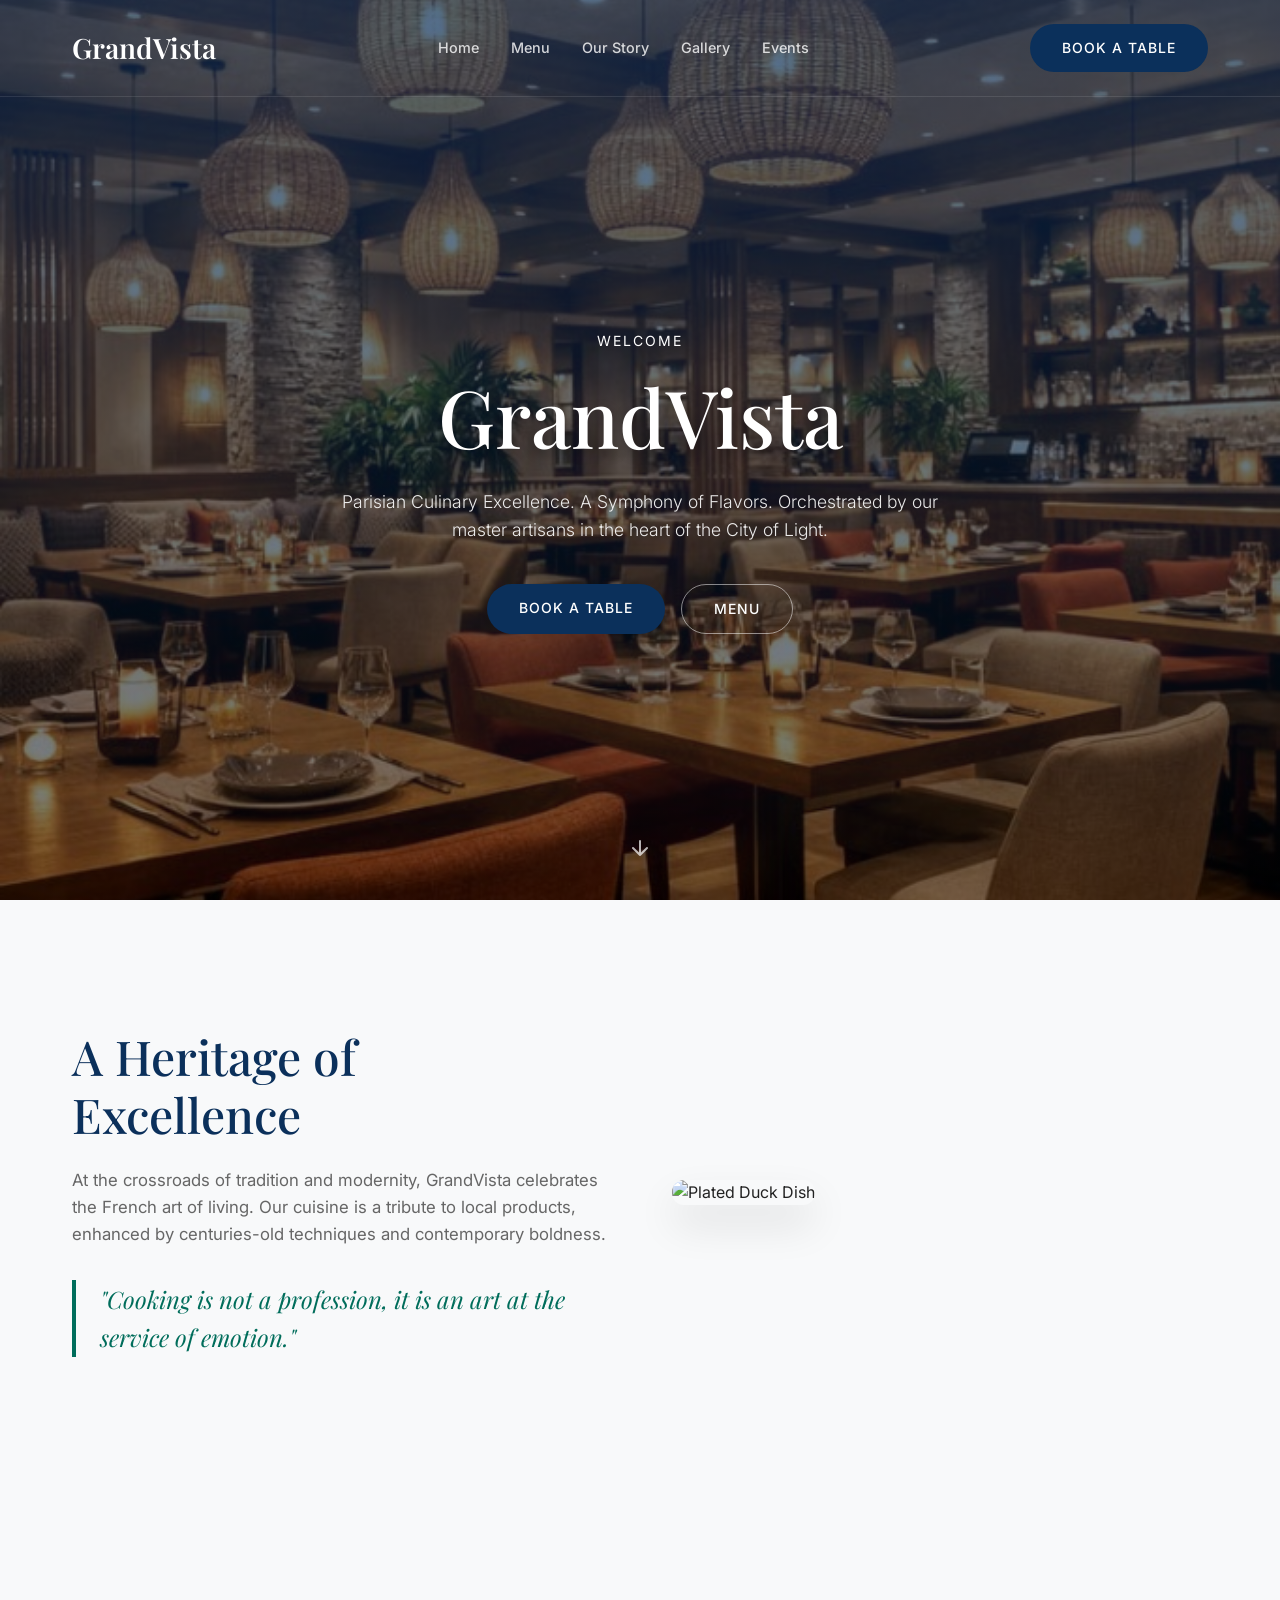
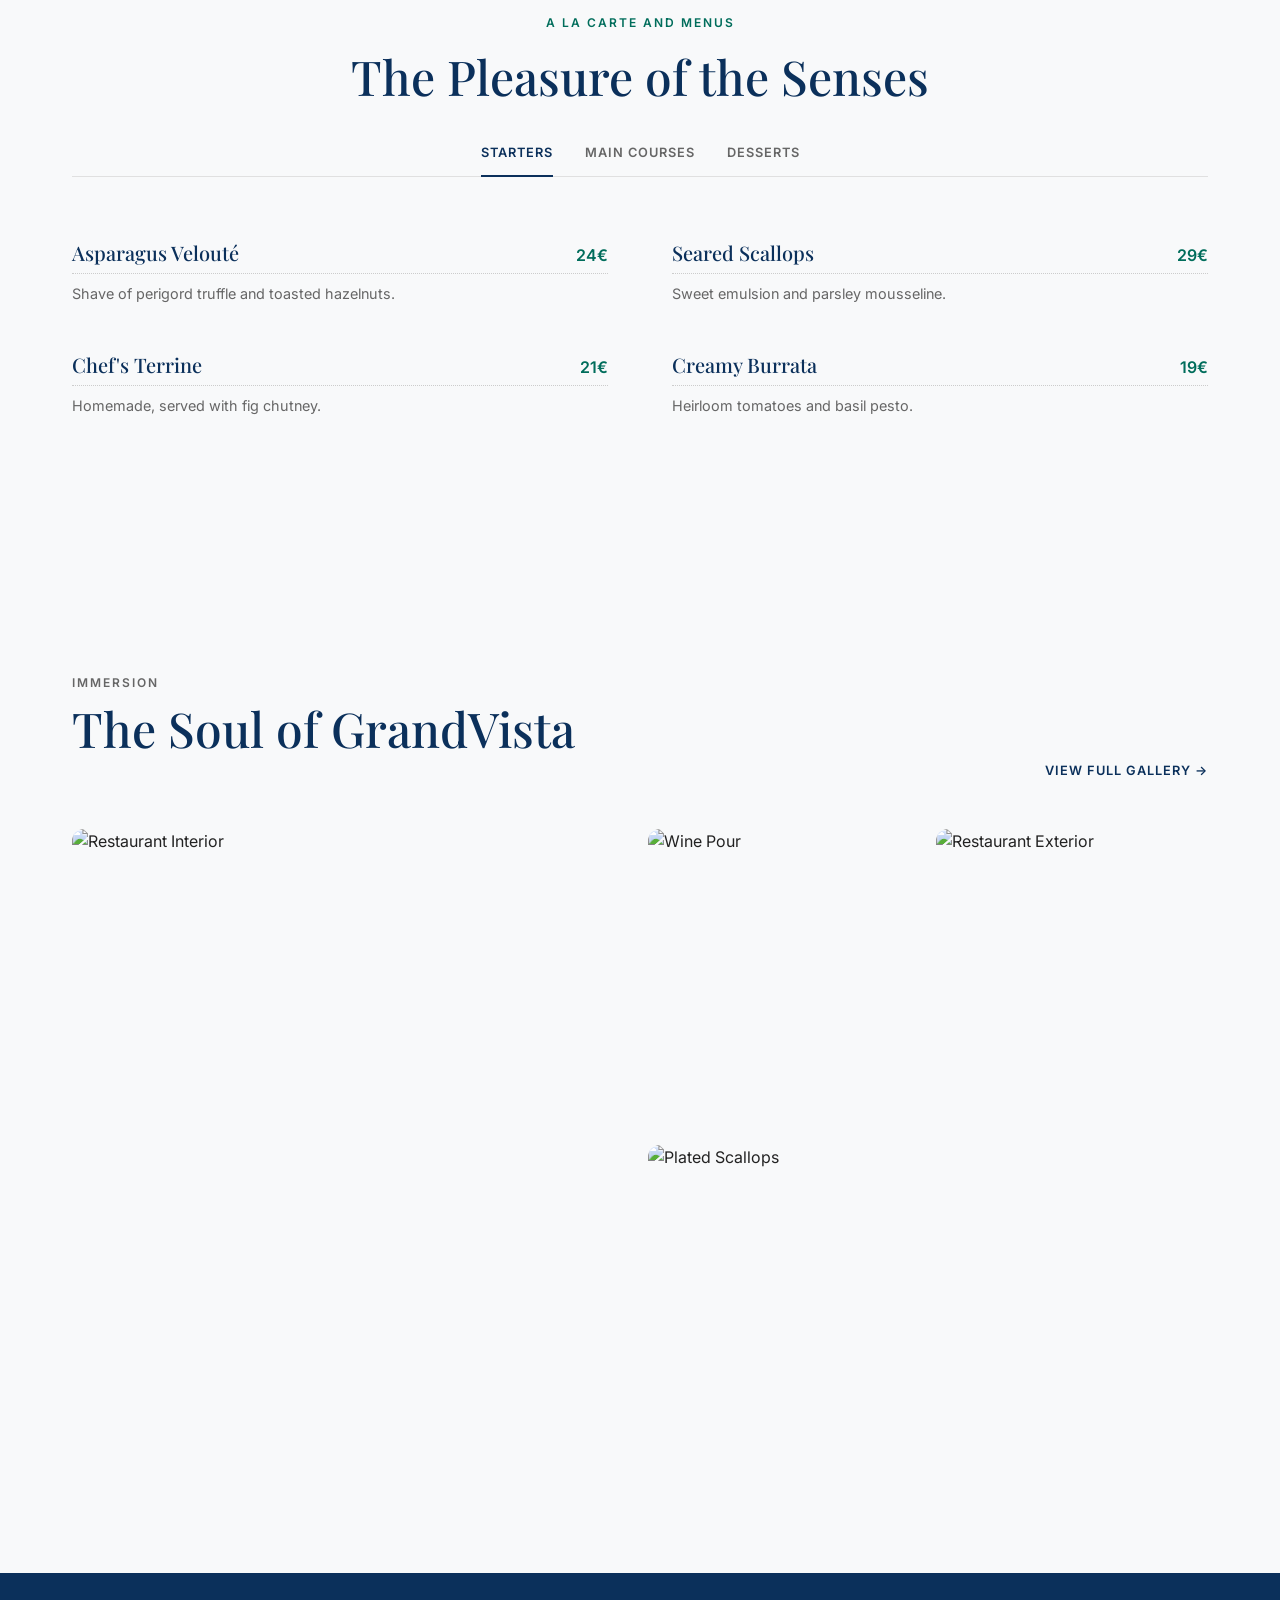
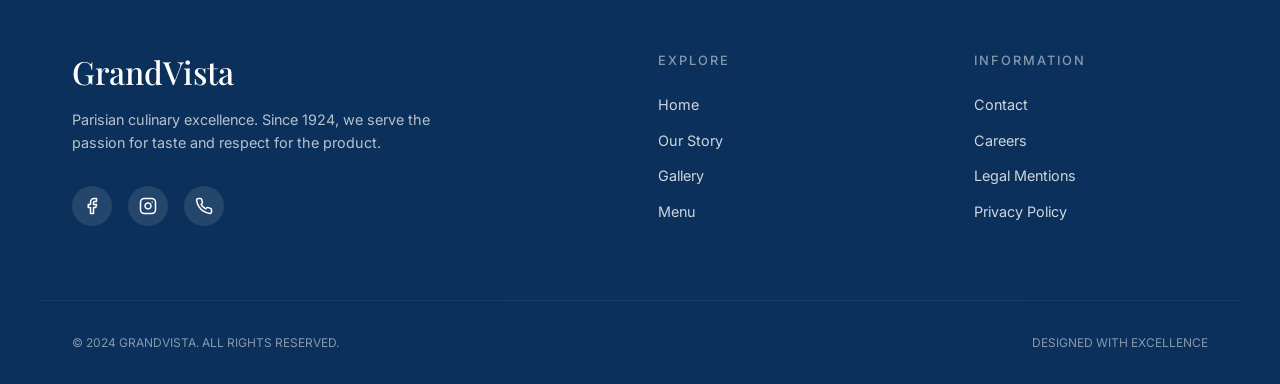
==== restarant/index.html @ 8e077f09 "Add files via upload" ====
<!DOCTYPE html>
<html lang="en">
<head>
    <meta charset="UTF-8">
    <meta name="viewport" content="width=device-width, initial-scale=1.0">
    <title>GrandVista - Parisian Culinary Excellence</title>
    <meta name="description" content="GrandVista celebrates the French art of living with centuries-old techniques and contemporary boldness.">
    <link rel="preconnect" href="https://fonts.googleapis.com">
    <link rel="preconnect" href="https://fonts.gstatic.com" crossorigin>
    <link href="https://fonts.googleapis.com/css2?family=Inter:wght@300;400;500;600&family=Playfair+Display:ital,wght@0,400;0,500;0,600;0,700;1,400;1,500&display=swap" rel="stylesheet">
    <link rel="stylesheet" href="style.css">
</head>
<body>
    <!-- Header -->
    <header class="header">
        <div class="container header-container">
            <a href="#" class="logo">GrandVista</a>
            <nav class="main-nav">
                <a href="index.html">Home</a>
                <a href="menu.html">Menu</a>
                <a href="story.html">Our Story</a>
                <a href="gallery.html">Gallery</a>
                <a href="events.html">Events</a>
            </nav>
            <a href="reservation.html" class="btn btn-primary">Book A Table</a>
        </div>
    </header>

    <!-- Hero Section -->
    <section class="hero">
        <div class="hero-overlay"></div>
        <div class="container hero-content">
            <span class="subtitle">WELCOME</span>
            <h1 class="hero-title">GrandVista</h1>
            <p class="hero-desc">Parisian Culinary Excellence. A Symphony of Flavors. Orchestrated by our master artisans in the heart of the City of Light.</p>
            <div class="hero-buttons">
                <a href="reservation.html" class="btn btn-primary">BOOK A TABLE</a>
                <a href="menu.html" class="btn btn-outline">MENU</a>
            </div>
        </div>
        <div class="scroll-indicator">
            <svg width="24" height="24" viewBox="0 0 24 24" fill="none" stroke="currentColor" stroke-width="2" stroke-linecap="round" stroke-linejoin="round"><path d="M12 5v14M19 12l-7 7-7-7"/></svg>
        </div>
    </section>

    <!-- About Section -->
    <section id="story" class="about">
        <div class="container about-container">
            <div class="about-text">
                <h2 class="section-title">A Heritage of<br>Excellence</h2>
                <p>At the crossroads of tradition and modernity, GrandVista celebrates the French art of living. Our cuisine is a tribute to local products, enhanced by centuries-old techniques and contemporary boldness.</p>
                <blockquote class="about-quote">
                    "Cooking is not a profession, it is an art at the service of emotion."
                </blockquote>
            </div>
            <div class="about-image">
                <img src="https://images.unsplash.com/photo-1544025162-d76694265947?q=80&w=2069&auto=format&fit=crop" alt="Plated Duck Dish">
            </div>
        </div>
    </section>

    <!-- Menu Section -->
    <section id="menu" class="menu">
        <div class="container">
            <div class="menu-header">
                <span class="subtitle-green">A LA CARTE AND MENUS</span>
                <h2 class="section-title-center">The Pleasure of the Senses</h2>
            </div>
            
            <div class="menu-tabs">
                <button class="tab-btn active" data-target="starters">STARTERS</button>
                <button class="tab-btn" data-target="mains">MAIN COURSES</button>
                <button class="tab-btn" data-target="desserts">DESSERTS</button>
            </div>

            <div class="menu-content active" id="starters">
                <div class="menu-grid">
                    <div class="menu-item">
                        <div class="menu-item-header">
                            <h3 class="menu-item-title">Asparagus Velouté</h3>
                            <span class="menu-item-price">24€</span>
                        </div>
                        <p class="menu-item-desc">Shave of perigord truffle and toasted hazelnuts.</p>
                    </div>
                    <div class="menu-item">
                        <div class="menu-item-header">
                            <h3 class="menu-item-title">Seared Scallops</h3>
                            <span class="menu-item-price">29€</span>
                        </div>
                        <p class="menu-item-desc">Sweet emulsion and parsley mousseline.</p>
                    </div>
                    <div class="menu-item">
                        <div class="menu-item-header">
                            <h3 class="menu-item-title">Chef's Terrine</h3>
                            <span class="menu-item-price">21€</span>
                        </div>
                        <p class="menu-item-desc">Homemade, served with fig chutney.</p>
                    </div>
                    <div class="menu-item">
                        <div class="menu-item-header">
                            <h3 class="menu-item-title">Creamy Burrata</h3>
                            <span class="menu-item-price">19€</span>
                        </div>
                        <p class="menu-item-desc">Heirloom tomatoes and basil pesto.</p>
                    </div>
                </div>
            </div>
            <!-- Additional tabs content can be easily added here -->
        </div>
    </section>



    <!-- Gallery Section -->
    <section id="gallery" class="gallery">
        <div class="container">
            <div class="gallery-header">
                <div>
                    <span class="subtitle-dark">IMMERSION</span>
                    <h2 class="section-title">The Soul of GrandVista</h2>
                </div>
                <a href="#" class="view-all">VIEW FULL GALLERY &rarr;</a>
            </div>
            
            <div class="gallery-grid">
                <div class="gallery-item item-main">
                    <img src="https://images.unsplash.com/photo-1514933651103-005eec06c04b?q=80&w=1934&auto=format&fit=crop" alt="Restaurant Interior">
                </div>
                <div class="gallery-item item-top-right-1">
                    <img src="https://images.unsplash.com/photo-1506377247377-2a5b3b417ebb?q=80&w=2070&auto=format&fit=crop" alt="Wine Pour">
                </div>
                <div class="gallery-item item-top-right-2">
                    <img src="https://images.unsplash.com/photo-1555396273-367ea4eb4db5?q=80&w=1974&auto=format&fit=crop" alt="Restaurant Exterior">
                </div>
                <div class="gallery-item item-bottom-right">
                    <img src="https://images.unsplash.com/photo-1550966871-3ed3cdb5ed0c?q=80&w=2070&auto=format&fit=crop" alt="Plated Scallops">
                </div>
            </div>
        </div>
    </section>

    <!-- Footer -->
    <footer class="footer">
        <div class="container footer-container">
            <div class="footer-brand">
                <h3 class="footer-logo">GrandVista</h3>
                <p>Parisian culinary excellence. Since 1924, we serve the passion for taste and respect for the product.</p>
                <div class="social-icons">
                    <a href="#"><svg viewBox="0 0 24 24" fill="none" stroke="currentColor" stroke-width="2" stroke-linecap="round" stroke-linejoin="round"><path d="M18 2h-3a5 5 0 0 0-5 5v3H7v4h3v8h4v-8h3l1-4h-4V7a1 1 0 0 1 1-1h3z"></path></svg></a>
                    <a href="#"><svg viewBox="0 0 24 24" fill="none" stroke="currentColor" stroke-width="2" stroke-linecap="round" stroke-linejoin="round"><rect x="2" y="2" width="20" height="20" rx="5" ry="5"></rect><path d="M16 11.37A4 4 0 1 1 12.63 8 4 4 0 0 1 16 11.37z"></path><line x1="17.5" y1="6.5" x2="17.51" y2="6.5"></line></svg></a>
                    <a href="#"><svg viewBox="0 0 24 24" fill="none" stroke="currentColor" stroke-width="2" stroke-linecap="round" stroke-linejoin="round"><path d="M22 16.92v3a2 2 0 0 1-2.18 2 19.79 19.79 0 0 1-8.63-3.07 19.5 19.5 0 0 1-6-6 19.79 19.79 0 0 1-3.07-8.67A2 2 0 0 1 4.11 2h3a2 2 0 0 1 2 1.72 12.84 12.84 0 0 0 .7 2.81 2 2 0 0 1-.45 2.11L8.09 9.91a16 16 0 0 0 6 6l1.27-1.27a2 2 0 0 1 2.11-.45 12.84 12.84 0 0 0 2.81.7A2 2 0 0 1 22 16.92z"></path></svg></a>
                </div>
            </div>
            
            <div class="footer-links">
                <div class="link-group">
                    <h4>EXPLORE</h4>
                    <a href="index.html">Home</a>
                    <a href="story.html">Our Story</a>
                    <a href="gallery.html">Gallery</a>
                    <a href="menu.html">Menu</a>
                </div>
                <div class="link-group">
                    <h4>INFORMATION</h4>
                    <a href="#">Contact</a>
                    <a href="#">Careers</a>
                    <a href="#">Legal Mentions</a>
                    <a href="#">Privacy Policy</a>
                </div>
            </div>
        </div>
        <div class="container footer-bottom">
            <p>&copy; 2024 GRANDVISTA. ALL RIGHTS RESERVED.</p>
            <p>DESIGNED WITH EXCELLENCE</p>
        </div>
    </footer>

    <script src="script.js"></script>
</body>
</html>
---- restarant/style.css ----
/* --- CSS Variables --- */
:root {
    --color-primary: #0b305b; /* Deep Blue */
    --color-primary-light: #164275;
    --color-secondary: #006d5b; /* Dark Teal/Green */
    --color-bg-light: #f8f9fa; /* Off-white / Cream */
    --color-text-dark: #222222;
    --color-text-light: #666666;
    --color-white: #ffffff;
    
    --font-heading: 'Playfair Display', serif;
    --font-body: 'Inter', sans-serif;
    
    --transition: all 0.3s ease;
}

/* --- Base Styles --- */
* {
    margin: 0;
    padding: 0;
    box-sizing: border-box;
}

html {
    scroll-behavior: smooth;
}

body {
    font-family: var(--font-body);
    color: var(--color-text-dark);
    line-height: 1.6;
    background-color: var(--color-white);
    overflow-x: hidden;
}

a {
    text-decoration: none;
    color: inherit;
    transition: var(--transition);
}

ul {
    list-style: none;
}

.container {
    max-width: 1200px;
    margin: 0 auto;
    padding: 0 2rem;
}

/* --- Typography --- */
h1, h2, h3, h4 {
    font-family: var(--font-heading);
    font-weight: 500;
    line-height: 1.2;
}

.section-title {
    font-size: 3rem;
    color: var(--color-primary);
    margin-bottom: 1.5rem;
}

.section-title-center {
    font-size: 3rem;
    color: var(--color-primary);
    margin-bottom: 1.5rem;
    text-align: center;
}

.section-title-white {
    font-size: 3rem;
    color: var(--color-white);
    margin-bottom: 0.5rem;
    text-align: center;
}

.subtitle {
    font-family: var(--font-body);
    font-size: 0.875rem;
    letter-spacing: 2px;
    text-transform: uppercase;
    color: var(--color-white);
    margin-bottom: 1rem;
    display: block;
}

.subtitle-green {
    font-family: var(--font-body);
    font-size: 0.75rem;
    letter-spacing: 2px;
    text-transform: uppercase;
    color: var(--color-secondary);
    margin-bottom: 1rem;
    display: block;
    text-align: center;
    font-weight: 600;
}

.subtitle-dark {
    font-family: var(--font-body);
    font-size: 0.75rem;
    letter-spacing: 2px;
    text-transform: uppercase;
    color: var(--color-text-light);
    margin-bottom: 0.5rem;
    display: block;
    font-weight: 600;
}

/* --- Buttons --- */
.btn {
    display: inline-block;
    padding: 0.8rem 2rem;
    border-radius: 50px;
    font-family: var(--font-body);
    font-size: 0.875rem;
    font-weight: 500;
    text-transform: uppercase;
    letter-spacing: 1px;
    cursor: pointer;
    transition: var(--transition);
    border: none;
    text-align: center;
}

.btn-primary {
    background-color: var(--color-primary);
    color: var(--color-white);
}

.btn-primary:hover {
    background-color: var(--color-primary-light);
    transform: translateY(-2px);
    box-shadow: 0 4px 12px rgba(11, 48, 91, 0.2);
}

.btn-outline {
    background-color: transparent;
    color: var(--color-white);
    border: 1px solid rgba(255, 255, 255, 0.5);
}

.btn-outline:hover {
    background-color: rgba(255, 255, 255, 0.1);
    border-color: var(--color-white);
}

.btn-submit {
    background-color: var(--color-secondary);
    color: var(--color-white);
    width: 100%;
    padding: 1rem;
    border-radius: 4px;
    margin-top: 1rem;
}

.btn-submit:hover {
    background-color: #005244;
}

/* --- Header --- */
.header {
    position: fixed;
    top: 0;
    left: 0;
    width: 100%;
    z-index: 100;
    padding: 1.5rem 0;
    background: transparent;
    border-bottom: 1px solid rgba(255,255,255,0.1);
}

.header-interior {
    background-color: var(--color-primary);
    padding: 1.5rem 0;
}

.header-container {
    display: flex;
    justify-content: space-between;
    align-items: center;
}

.logo {
    font-family: var(--font-heading);
    font-size: 1.75rem;
    color: var(--color-white);
    font-weight: 600;
}

.main-nav {
    display: flex;
    gap: 2rem;
}

.main-nav a {
    color: var(--color-white);
    font-size: 0.9rem;
    font-weight: 500;
    opacity: 0.8;
}

.main-nav a:hover {
    opacity: 1;
}

/* --- Hero Section --- */
.hero {
    position: relative;
    height: 100vh;
    min-height: 600px;
    display: flex;
    align-items: center;
    justify-content: center;
    text-align: center;
    background-image: url('hero_image.jpg');
    background-size: cover;
    background-position: center;
    color: var(--color-white);
}

.hero-overlay {
    position: absolute;
    top: 0;
    left: 0;
    width: 100%;
    height: 100%;
    background: linear-gradient(to bottom, rgba(11, 48, 91, 0.7), rgba(0, 0, 0, 0.5));
    z-index: 1;
}

.hero-content {
    position: relative;
    z-index: 2;
    max-width: 800px;
    padding-top: 4rem; /* offset for header */
}

.hero-title {
    font-size: 5rem;
    margin-bottom: 1.5rem;
    text-shadow: 0 4px 12px rgba(0,0,0,0.3);
}

.hero-desc {
    font-size: 1.1rem;
    font-weight: 300;
    opacity: 0.9;
    max-width: 600px;
    margin: 0 auto 2.5rem;
}

.hero-buttons {
    display: flex;
    justify-content: center;
    gap: 1rem;
}

.scroll-indicator {
    position: absolute;
    bottom: 2rem;
    left: 50%;
    transform: translateX(-50%);
    z-index: 2;
    opacity: 0.7;
    animation: bounce 2s infinite;
}

@keyframes bounce {
    0%, 20%, 50%, 80%, 100% { transform: translateY(0) translateX(-50%); }
    40% { transform: translateY(-10px) translateX(-50%); }
    60% { transform: translateY(-5px) translateX(-50%); }
}

/* --- About Section --- */
.about {
    padding: 8rem 0;
    background-color: var(--color-bg-light);
}

.about-container {
    display: flex;
    align-items: center;
    gap: 4rem;
}

.about-text {
    flex: 1;
}

.about-text p {
    color: var(--color-text-light);
    margin-bottom: 2rem;
    font-size: 1.05rem;
}

.about-quote {
    font-family: var(--font-heading);
    font-size: 1.5rem;
    font-style: italic;
    color: var(--color-secondary);
    border-left: 4px solid var(--color-secondary);
    padding-left: 1.5rem;
    margin-top: 2rem;
}

.about-image {
    flex: 1;
    position: relative;
}

.about-image img {
    width: 100%;
    border-radius: 12px;
    box-shadow: 0 20px 40px rgba(0,0,0,0.1);
    object-fit: cover;
    aspect-ratio: 4/5;
}

/* --- Menu Section --- */
.menu {
    padding: 8rem 0;
    background-color: var(--color-bg-light);
}

.menu-tabs {
    display: flex;
    justify-content: center;
    gap: 2rem;
    margin-bottom: 4rem;
    border-bottom: 1px solid #e0e0e0;
}

.tab-btn {
    background: none;
    border: none;
    padding: 1rem 0;
    font-family: var(--font-body);
    font-size: 0.8rem;
    font-weight: 600;
    letter-spacing: 1px;
    color: var(--color-text-light);
    cursor: pointer;
    position: relative;
    text-transform: uppercase;
}

.tab-btn.active {
    color: var(--color-primary);
}

.tab-btn.active::after {
    content: '';
    position: absolute;
    bottom: -1px;
    left: 0;
    width: 100%;
    height: 2px;
    background-color: var(--color-primary);
}

.menu-grid {
    display: grid;
    grid-template-columns: 1fr 1fr;
    gap: 3rem 4rem;
}

.menu-item-header {
    display: flex;
    justify-content: space-between;
    align-items:baseline;
    margin-bottom: 0.5rem;
    border-bottom: 1px dotted #ccc;
    padding-bottom: 0.25rem;
}

.menu-item-title {
    font-size: 1.25rem;
    color: var(--color-primary);
}

.menu-item-price {
    font-family: var(--font-body);
    font-weight: 600;
    color: var(--color-secondary);
}

.menu-item-desc {
    font-size: 0.9rem;
    color: var(--color-text-light);
}

.menu-content {
    display: none;
    animation: fadeIn 0.5s ease;
}

.menu-content.active {
    display: block;
}

@keyframes fadeIn {
    from { opacity: 0; transform: translateY(10px); }
    to { opacity: 1; transform: translateY(0); }
}

/* --- Reservation Section --- */
.reservation {
    padding: 6rem 0;
    background-color: var(--color-primary);
    position: relative;
    overflow: hidden;
}

.reservation::before {
    content: '';
    position: absolute;
    top: -50%;
    right: -20%;
    width: 800px;
    height: 800px;
    border-radius: 50%;
    background: radial-gradient(circle, rgba(255,255,255,0.05) 0%, rgba(255,255,255,0) 70%);
    z-index: 1;
}

.reservation-container {
    position: relative;
    z-index: 2;
    display: flex;
    flex-direction: column;
    align-items: center;
}

.reservation-header {
    text-align: center;
    color: var(--color-white);
    margin-bottom: 3rem;
}

.reservation-header p {
    opacity: 0.8;
}

.reservation-form-container {
    background-color: var(--color-white);
    padding: 3rem;
    border-radius: 12px;
    width: 100%;
    max-width: 800px;
    box-shadow: 0 20px 40px rgba(0,0,0,0.2);
}

.form-row {
    display: flex;
    gap: 1.5rem;
    margin-bottom: 1.5rem;
}

.form-group {
    flex: 1;
    display: flex;
    flex-direction: column;
    margin-bottom: 1.5rem;
}

.form-row .form-group {
    margin-bottom: 0;
}

.form-group label {
    font-size: 0.75rem;
    font-weight: 600;
    color: var(--color-primary);
    margin-bottom: 0.5rem;
    letter-spacing: 1px;
}

.form-group input,
.form-group select {
    padding: 0.8rem;
    border: 1px solid #e0e0e0;
    border-radius: 4px;
    font-family: var(--font-body);
    font-size: 0.9rem;
    color: var(--color-text-dark);
    outline: none;
    transition: var(--transition);
}

.form-group input:focus,
.form-group select:focus {
    border-color: var(--color-primary);
    box-shadow: 0 0 0 2px rgba(11, 48, 91, 0.1);
}

/* --- Gallery Section --- */
.gallery {
    padding: 8rem 0;
    background-color: var(--color-bg-light);
}

.gallery-header {
    display: flex;
    justify-content: space-between;
    align-items: flex-end;
    margin-bottom: 3rem;
}

.view-all {
    font-size: 0.8rem;
    font-weight: 600;
    color: var(--color-primary);
    letter-spacing: 1px;
    text-transform: uppercase;
}

.view-all:hover {
    color: var(--color-secondary);
}

.gallery-grid {
    display: grid;
    grid-template-columns: repeat(4, 1fr);
    grid-template-rows: repeat(2, 300px);
    gap: 1rem;
}

.gallery-item {
    border-radius: 12px;
    overflow: hidden;
    position: relative;
}

.gallery-item img {
    width: 100%;
    height: 100%;
    object-fit: cover;
    transition: transform 0.5s ease;
}

.gallery-item:hover img {
    transform: scale(1.05);
}

.item-main {
    grid-column: 1 / 3;
    grid-row: 1 / 3;
}

.item-top-right-1 {
    grid-column: 3 / 4;
    grid-row: 1 / 2;
}

.item-top-right-2 {
    grid-column: 4 / 5;
    grid-row: 1 / 2;
}

.item-bottom-right {
    grid-column: 3 / 5;
    grid-row: 2 / 3;
}

/* --- Footer --- */
.footer {
    background-color: var(--color-primary);
    color: var(--color-white);
    padding: 5rem 0 2rem;
}

.footer-container {
    display: flex;
    justify-content: space-between;
    gap: 4rem;
    margin-bottom: 4rem;
}

.footer-brand {
    flex: 2;
    max-width: 400px;
}

.footer-logo {
    font-family: var(--font-heading);
    font-size: 2rem;
    margin-bottom: 1rem;
}

.footer-brand p {
    opacity: 0.7;
    font-size: 0.9rem;
    margin-bottom: 2rem;
}

.social-icons {
    display: flex;
    gap: 1rem;
}

.social-icons a {
    display: inline-flex;
    align-items: center;
    justify-content: center;
    width: 40px;
    height: 40px;
    border-radius: 50%;
    background-color: rgba(255,255,255,0.1);
    color: var(--color-white);
    transition: var(--transition);
}

.social-icons a:hover {
    background-color: var(--color-secondary);
}

.social-icons svg {
    width: 18px;
    height: 18px;
}

.footer-links {
    flex: 3;
    display: flex;
    justify-content: space-around;
}

.link-group h4 {
    font-family: var(--font-body);
    font-size: 0.8rem;
    letter-spacing: 2px;
    margin-bottom: 1.5rem;
    opacity: 0.5;
}

.link-group a {
    display: block;
    margin-bottom: 0.8rem;
    font-size: 0.9rem;
    opacity: 0.8;
}

.link-group a:hover {
    opacity: 1;
    color: var(--color-secondary);
}

.footer-bottom {
    display: flex;
    justify-content: space-between;
    align-items: center;
    padding-top: 2rem;
    border-top: 1px solid rgba(255,255,255,0.1);
    font-size: 0.75rem;
    opacity: 0.5;
}

/* --- Menu Page Redesign --- */
.bg-light { background-color: var(--color-bg-light); }
.bg-white { background-color: var(--color-white); }

.menu-intro {
    padding: 12rem 0 6rem;
    background-color: var(--color-bg-light);
}

.menu-intro-text {
    text-align: center;
    max-width: 600px;
    margin: 0 auto;
    color: var(--color-text-light);
    font-size: 1.1rem;
}

.menu-section {
    padding: 6rem 0;
}

.menu-section-header {
    display: flex;
    justify-content: space-between;
    align-items: baseline;
    margin-bottom: 3rem;
}

.menu-section-title {
    font-size: 2.5rem;
    color: var(--color-primary);
}

.menu-section-link {
    font-size: 0.8rem;
    color: var(--color-text-light);
    text-transform: uppercase;
    letter-spacing: 1px;
}

.menu-grid-4 {
    display: grid;
    grid-template-columns: repeat(4, 1fr);
    gap: 2rem;
}

.menu-flex-center {
    display: flex;
    flex-wrap: wrap;
    justify-content: center;
    gap: 3rem 2rem;
}

.menu-flex-center > .menu-card {
    width: calc(33.333% - 1.35rem);
}

.menu-grid-2 {
    display: grid;
    grid-template-columns: repeat(2, 1fr);
    gap: 2rem;
}

.menu-card {
    display: flex;
    flex-direction: column;
}

.menu-card img {
    width: 100%;
    aspect-ratio: 4/3;
    object-fit: cover;
    border-radius: 8px;
    margin-bottom: 1rem;
    box-shadow: 0 4px 12px rgba(0,0,0,0.05);
}

.menu-card-header {
    display: flex;
    justify-content: space-between;
    align-items: baseline;
    margin-bottom: 0.5rem;
}

.menu-card-title {
    font-family: var(--font-heading);
    font-size: 1.1rem;
    color: var(--color-primary);
    margin: 0;
}

.menu-card-price {
    font-weight: 600;
    color: var(--color-secondary);
    font-size: 0.9rem;
}

.menu-card-desc {
    font-size: 0.85rem;
    color: var(--color-text-light);
    line-height: 1.5;
    margin: 0;
}

.menu-desserts-layout {
    display: flex;
    gap: 4rem;
    align-items: center;
}

.desserts-text {
    flex: 1;
}

.desserts-desc {
    color: var(--color-text-light);
    margin-bottom: 3rem;
}

.menu-quote-box {
    background-color: var(--color-bg-light);
    padding: 2rem;
    border-radius: 8px;
    border: 1px solid #e0e0e0;
}

.quote-title {
    font-size: 0.75rem;
    letter-spacing: 2px;
    color: var(--color-primary);
    margin-bottom: 1rem;
    display: block;
}

.quote-text {
    font-family: var(--font-heading);
    font-style: italic;
    color: var(--color-primary);
    font-size: 1.2rem;
}

.desserts-grid-wrap {
    flex: 2;
}

/* --- Responsive Design --- */
@media (max-width: 992px) {
    .menu-grid-4 {
        grid-template-columns: repeat(2, 1fr);
    }
    .menu-flex-center > .menu-card {
        width: calc(50% - 1rem);
    }
    .menu-desserts-layout {
        flex-direction: column;
        gap: 2rem;
    }
    
    .about-container {
        flex-direction: column;
    }
    
    .hero-title {
        font-size: 4rem;
    }
    
    .gallery-grid {
        grid-template-columns: repeat(2, 1fr);
        grid-template-rows: auto;
    }
    
    .item-main {
        grid-column: 1 / -1;
        height: 400px;
    }
    
    .item-top-right-1, .item-top-right-2 {
        grid-column: span 1;
        height: 250px;
    }
    
    .item-bottom-right {
        grid-column: 1 / -1;
        height: 300px;
    }
    
    .footer-container {
        flex-direction: column;
    }
    
    .footer-links {
        justify-content: flex-start;
        gap: 4rem;
    }
}

@media (max-width: 768px) {
    .menu-grid-4, .menu-grid-2 {
        grid-template-columns: 1fr;
    }
    .menu-flex-center > .menu-card {
        width: 100%;
    }
    .header-container .main-nav {
        display: none; /* simple mobile fallback, usually we'd add a hamburger menu */
    }
    
    .hero-title {
        font-size: 3rem;
    }
    
    .menu-grid {
        grid-template-columns: 1fr;
    }
    
    .form-row {
        flex-direction: column;
        gap: 0;
    }
    
    .reservation-form-container {
        padding: 2rem;
    }
}
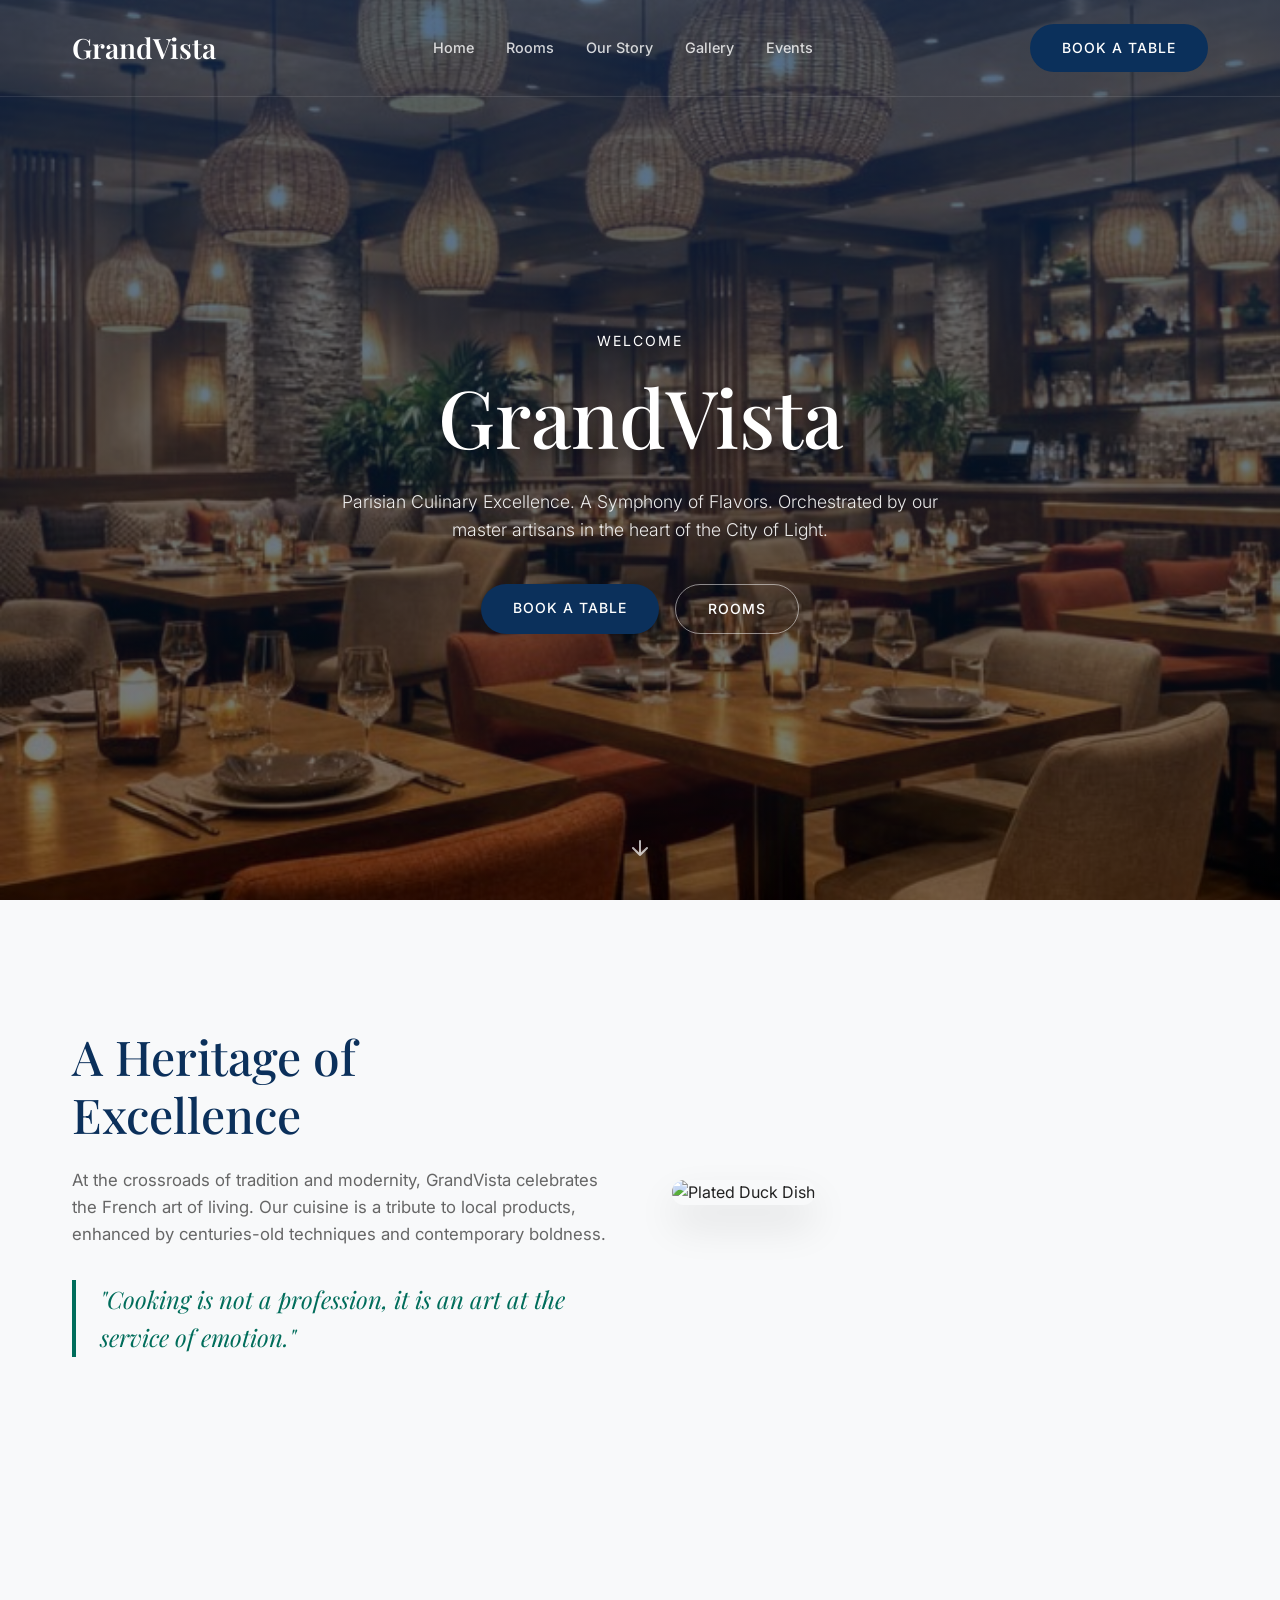
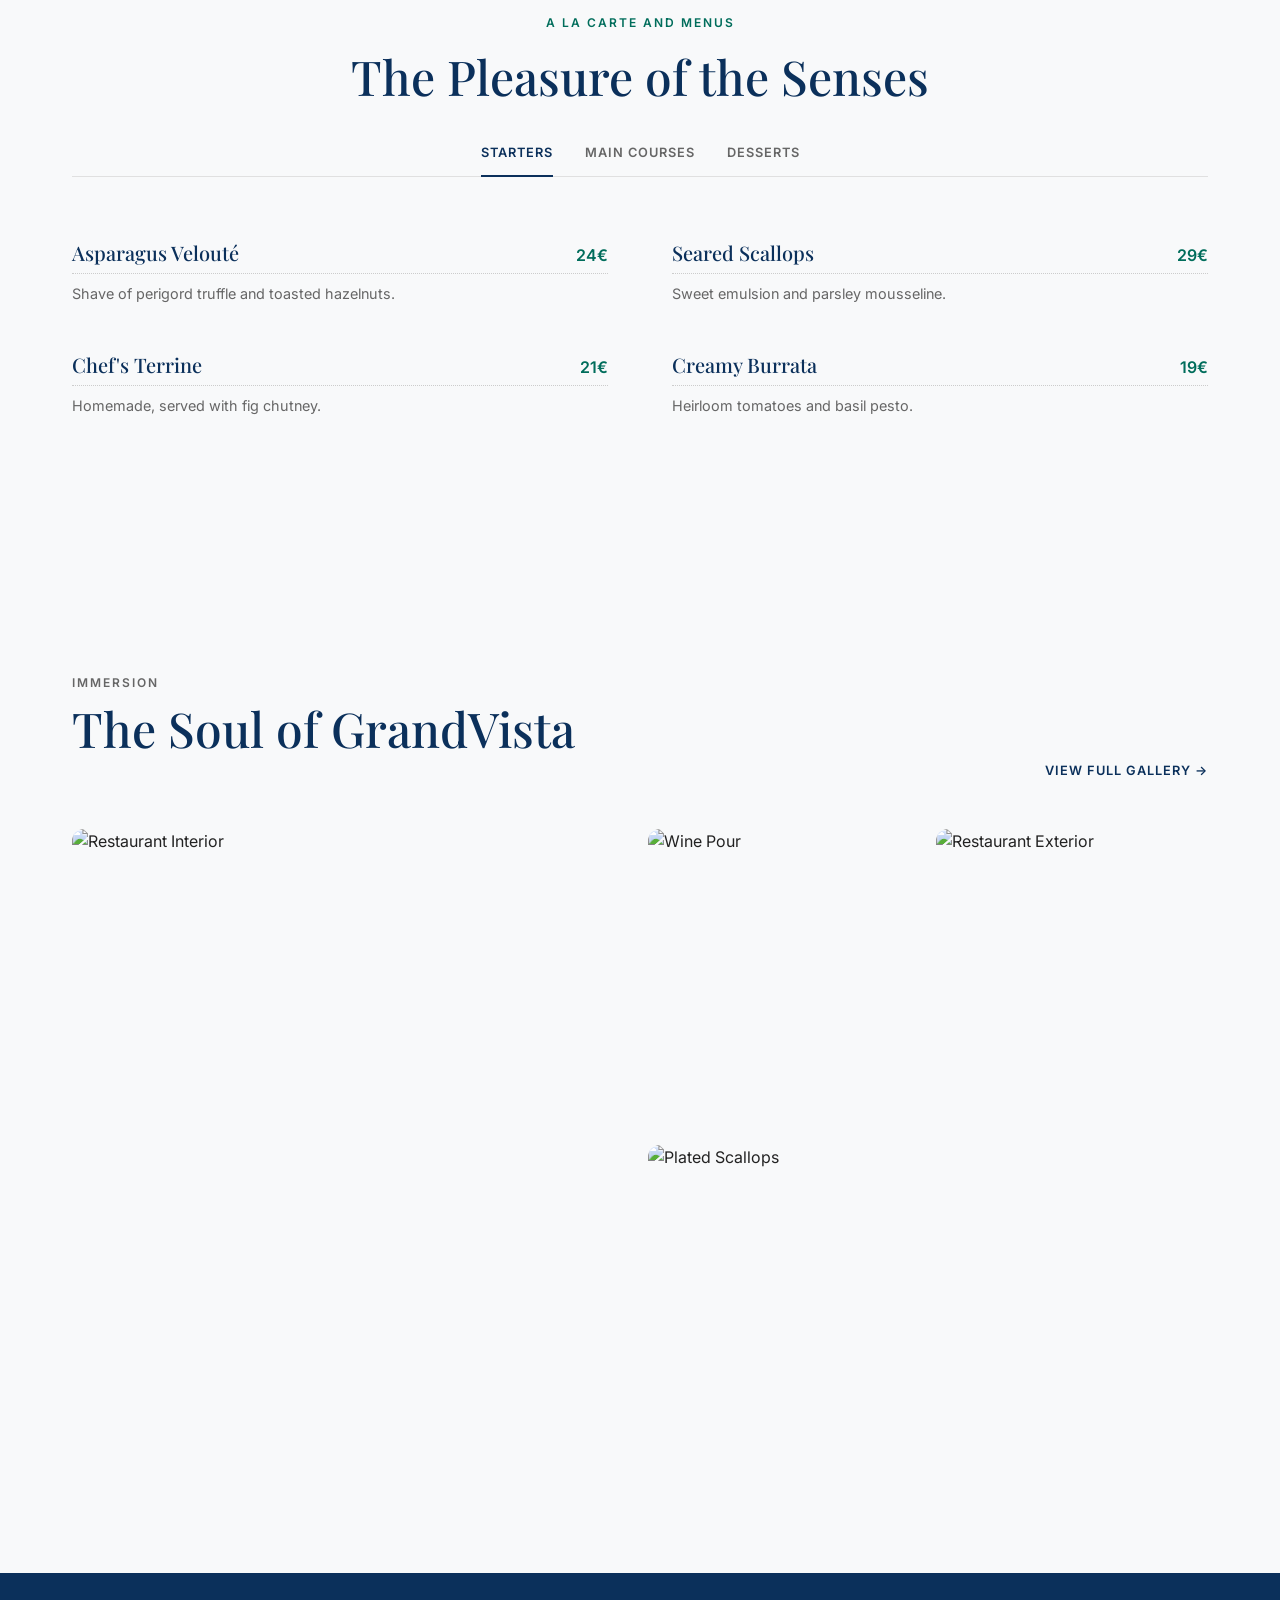
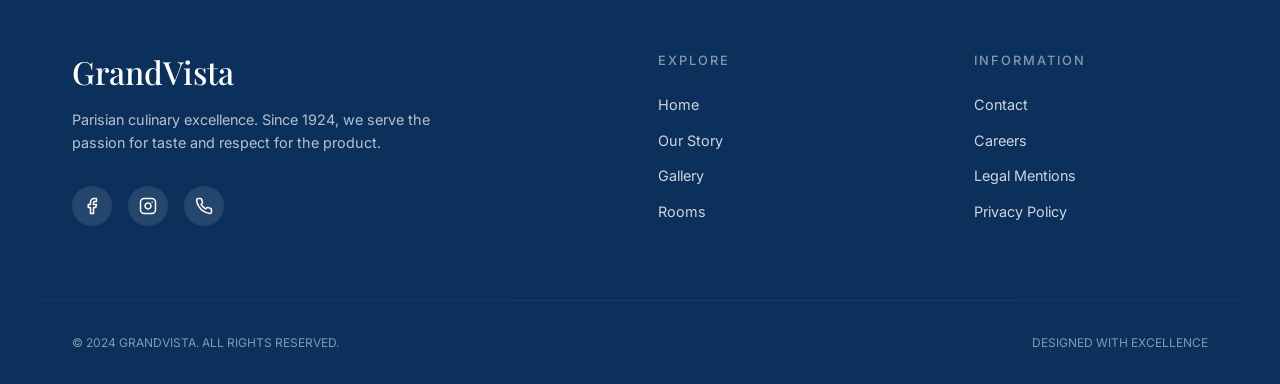
==== commit 6f534957: "Add files via upload" ====
--- a/restarant/index.html
+++ b/restarant/index.html
@@ -17,7 +17,7 @@
             <a href="#" class="logo">GrandVista</a>
             <nav class="main-nav">
                 <a href="index.html">Home</a>
-                <a href="menu.html">Menu</a>
+                <a href="rooms.html">Rooms</a>
                 <a href="story.html">Our Story</a>
                 <a href="gallery.html">Gallery</a>
                 <a href="events.html">Events</a>
@@ -35,7 +35,7 @@
             <p class="hero-desc">Parisian Culinary Excellence. A Symphony of Flavors. Orchestrated by our master artisans in the heart of the City of Light.</p>
             <div class="hero-buttons">
                 <a href="reservation.html" class="btn btn-primary">BOOK A TABLE</a>
-                <a href="menu.html" class="btn btn-outline">MENU</a>
+                <a href="rooms.html" class="btn btn-outline">ROOMS</a>
             </div>
         </div>
         <div class="scroll-indicator">
@@ -158,7 +158,7 @@
                     <a href="index.html">Home</a>
                     <a href="story.html">Our Story</a>
                     <a href="gallery.html">Gallery</a>
-                    <a href="menu.html">Menu</a>
+                    <a href="rooms.html">Rooms</a>
                 </div>
                 <div class="link-group">
                     <h4>INFORMATION</h4>
--- a/restarant/style.css
+++ b/restarant/style.css
@@ -658,6 +658,596 @@
     opacity: 0.5;
 }
 
+/* --- Rooms Page --- */
+.rooms-section {
+    padding: 10rem 0 6rem;
+    background-color: var(--color-bg-light);
+}
+
+.collection-title {
+    font-family: var(--font-heading);
+    font-style: italic;
+    font-size: 3.5rem;
+    color: var(--color-primary);
+    margin-bottom: 1rem;
+}
+
+.collection-desc {
+    color: var(--color-text-light);
+    line-height: 1.6;
+    margin-bottom: 4rem;
+}
+
+.rooms-tabs {
+    display: flex;
+    gap: 2rem;
+    margin-bottom: 3rem;
+    border-bottom: 1px solid rgba(0,0,0,0.1);
+    padding-bottom: 0.5rem;
+}
+
+.room-tab {
+    background: none;
+    border: none;
+    padding: 0.5rem 0;
+    font-size: 0.85rem;
+    font-weight: 600;
+    color: var(--color-text-light);
+    cursor: pointer;
+    text-transform: uppercase;
+    letter-spacing: 1px;
+    position: relative;
+    transition: color 0.3s ease;
+}
+
+.room-tab::after {
+    content: '';
+    position: absolute;
+    bottom: -0.6rem;
+    left: 0;
+    width: 0%;
+    height: 2px;
+    background-color: var(--color-primary);
+    transition: width 0.3s ease;
+}
+
+.room-tab.active, .room-tab:hover {
+    color: var(--color-primary);
+}
+
+.room-tab.active::after, .room-tab:hover::after {
+    width: 100%;
+}
+
+.room-content {
+    display: none;
+    animation: fadeIn 0.5s ease;
+}
+
+.room-content.active {
+    display: block;
+}
+
+.room-grid {
+    display: grid;
+    grid-template-columns: 1.2fr 1fr;
+    gap: 4rem;
+    align-items: center;
+}
+
+.room-img {
+    width: 100%;
+    height: 500px;
+    object-fit: cover;
+    border-radius: 8px;
+    box-shadow: 0 10px 30px rgba(0,0,0,0.05);
+}
+
+.room-name {
+    font-family: var(--font-heading);
+    font-size: 2.5rem;
+    color: var(--color-primary);
+    margin-bottom: 1.5rem;
+}
+
+.room-text {
+    color: var(--color-text-light);
+    line-height: 1.7;
+    margin-bottom: 2.5rem;
+}
+
+/* --- Room Masonry Grid --- */
+.room-masonry {
+    column-count: 3;
+    column-gap: 2.5rem;
+    margin-top: 3rem;
+}
+
+.room-masonry-card {
+    break-inside: avoid;
+    margin-bottom: 3rem;
+    display: inline-block;
+    width: 100%;
+}
+
+.room-masonry-card img {
+    width: 100%;
+    border-radius: 4px;
+    margin-bottom: 1rem;
+    box-shadow: 0 4px 15px rgba(0,0,0,0.05);
+}
+
+.room-card-header {
+    display: flex;
+    align-items: baseline;
+    margin-bottom: 0.8rem;
+}
+
+.room-card-title {
+    font-family: var(--font-heading);
+    font-size: 1.3rem;
+    font-weight: 600;
+    color: var(--color-primary);
+    margin: 0;
+}
+
+.room-card-line {
+    flex: 1;
+    border-bottom: 1px dotted rgba(0,0,0,0.2);
+    margin: 0 0.8rem;
+    position: relative;
+    top: -4px;
+}
+
+.room-card-price {
+    font-family: var(--font-body);
+    font-weight: 700;
+    font-size: 0.9rem;
+    color: var(--color-primary);
+}
+
+.room-card-desc {
+    font-size: 0.85rem;
+    color: var(--color-text-light);
+    line-height: 1.6;
+    margin-bottom: 1rem;
+}
+
+.room-card-icons {
+    display: flex;
+    gap: 0.8rem;
+    margin-bottom: 1.5rem;
+    color: #6c757d;
+}
+
+.room-card-icons svg {
+    width: 16px;
+    height: 16px;
+}
+
+.room-card-btn {
+    display: inline-block;
+    padding: 0.6rem 1.8rem;
+    font-size: 0.75rem;
+    border-radius: 30px;
+}
+
+/* --- Double Rooms --- */
+.double-header {
+    margin-bottom: 4rem;
+    margin-top: 2rem;
+}
+.double-title {
+    font-family: var(--font-heading);
+    font-size: 3rem;
+    color: var(--color-primary);
+    margin-bottom: 1rem;
+}
+.double-desc {
+    color: var(--color-text-light);
+    max-width: 600px;
+    line-height: 1.6;
+}
+
+.double-row-hero {
+    display: grid;
+    grid-template-columns: 1.5fr 1fr;
+    gap: 4rem;
+    align-items: center;
+    margin-bottom: 5rem;
+}
+.double-row-hero img {
+    width: 100%;
+    border-radius: 12px;
+    height: 500px;
+    object-fit: cover;
+}
+.double-hero-info {
+    display: flex;
+    flex-direction: column;
+}
+.double-tag {
+    font-size: 0.75rem;
+    letter-spacing: 2px;
+    color: var(--color-text-light);
+    text-transform: uppercase;
+    margin-bottom: 1rem;
+}
+.double-room-name {
+    font-family: var(--font-heading);
+    font-size: 2.2rem;
+    color: var(--color-primary);
+    margin-bottom: 1rem;
+}
+.double-hero-desc {
+    color: var(--color-text-light);
+    line-height: 1.6;
+    margin-bottom: 1.5rem;
+    font-size: 0.95rem;
+}
+.double-price {
+    font-family: var(--font-body);
+    font-weight: 600;
+    color: var(--color-primary);
+    margin-bottom: 1.5rem;
+}
+
+.double-row-2 {
+    display: grid;
+    grid-template-columns: 1.2fr 1fr;
+    gap: 4rem;
+    margin-bottom: 5rem;
+    align-items: end;
+}
+.double-row-2 img {
+    width: 100%;
+    border-radius: 12px;
+    margin-bottom: 1.5rem;
+    object-fit: cover;
+}
+.img-landscape {
+    height: 350px;
+}
+.img-portrait {
+    height: 450px;
+}
+.double-card-header {
+    display: flex;
+    justify-content: space-between;
+    align-items: baseline;
+    margin-bottom: 0.8rem;
+}
+.double-card-header h3 {
+    font-family: var(--font-heading);
+    font-size: 1.5rem;
+    color: var(--color-primary);
+    margin: 0;
+}
+.double-card p {
+    color: var(--color-text-light);
+    font-size: 0.9rem;
+    line-height: 1.6;
+    margin-bottom: 1.5rem;
+}
+.price-btn-row {
+    display: flex;
+    justify-content: space-between;
+    align-items: center;
+}
+.price-btn-row .price {
+    font-weight: 600;
+    color: var(--color-primary);
+}
+
+.double-row-3 {
+    display: grid;
+    grid-template-columns: repeat(3, 1fr);
+    gap: 2rem;
+    margin-bottom: 5rem;
+}
+.double-row-3 img {
+    width: 100%;
+    height: 250px;
+    object-fit: cover;
+    border-radius: 12px;
+    margin-bottom: 1.5rem;
+}
+
+.double-row-4 {
+    display: grid;
+    grid-template-columns: repeat(4, 1fr);
+    gap: 1.5rem;
+}
+.double-row-4 .double-card-small {
+    background: #fff;
+    padding: 1.5rem;
+    border-radius: 12px;
+    box-shadow: 0 4px 15px rgba(0,0,0,0.03);
+    text-align: left;
+}
+.double-card-small img {
+    width: 100%;
+    height: 150px;
+    object-fit: cover;
+    border-radius: 8px;
+    margin-bottom: 1rem;
+}
+.double-card-small h4 {
+    font-family: var(--font-heading);
+    color: var(--color-primary);
+    font-size: 1.1rem;
+    margin-bottom: 0.5rem;
+}
+.double-card-small p {
+    font-size: 0.8rem;
+    color: var(--color-text-light);
+    margin-bottom: 1rem;
+    line-height: 1.5;
+}
+.double-card-small .price {
+    display: block;
+    font-weight: 600;
+    color: var(--color-primary);
+    margin-bottom: 1rem;
+    font-size: 0.9rem;
+}
+
+.btn-full {
+    display: block;
+    width: 100%;
+    text-align: center;
+    border-radius: 30px;
+    box-sizing: border-box;
+    padding: 0.8rem;
+}
+.btn-sm {
+    padding: 0.6rem 1.8rem;
+    border-radius: 30px;
+    font-size: 0.8rem;
+}
+
+/* --- Family Suites --- */
+.family-header {
+    margin-bottom: 4rem;
+    margin-top: 2rem;
+}
+.family-supertitle {
+    font-size: 0.75rem;
+    letter-spacing: 2px;
+    color: var(--color-primary);
+    text-transform: uppercase;
+    font-weight: 600;
+    display: block;
+    margin-bottom: 0.5rem;
+}
+.family-title {
+    font-family: var(--font-heading);
+    font-size: 3.5rem;
+    color: var(--color-primary);
+    margin-bottom: 1rem;
+}
+.family-desc {
+    color: var(--color-text-light);
+    max-width: 650px;
+    line-height: 1.6;
+}
+.price-green {
+    color: #0d9488;
+    font-weight: 600;
+}
+.btn-outline-family {
+    display: inline-block;
+    padding: 0.6rem 2rem;
+    border: 1px solid var(--color-primary);
+    color: var(--color-primary);
+    border-radius: 30px;
+    font-size: 0.8rem;
+    text-align: center;
+    transition: all 0.3s ease;
+}
+.btn-outline-family:hover {
+    background-color: var(--color-primary);
+    color: #fff;
+}
+
+.family-row-1 {
+    display: grid;
+    grid-template-columns: 1.5fr 1fr;
+    gap: 3rem;
+    margin-bottom: 5rem;
+}
+.family-card-large img {
+    width: 100%;
+    height: 400px;
+    object-fit: cover;
+    border-radius: 16px;
+    margin-bottom: 1.5rem;
+}
+.family-card-medium img {
+    width: 100%;
+    height: 300px;
+    object-fit: cover;
+    border-radius: 16px;
+    margin-bottom: 1.5rem;
+}
+.family-card-header {
+    display: flex;
+    justify-content: space-between;
+    align-items: baseline;
+    margin-bottom: 1rem;
+}
+.family-card-header h2 {
+    font-family: var(--font-heading);
+    font-size: 2rem;
+    color: var(--color-primary);
+}
+.family-card-header-col {
+    margin-bottom: 1rem;
+}
+.family-card-header-col h2 {
+    font-family: var(--font-heading);
+    font-size: 1.8rem;
+    color: var(--color-primary);
+    margin-bottom: 0.2rem;
+}
+.family-row-1 p, .family-row-2 p {
+    color: var(--color-text-light);
+    line-height: 1.6;
+    margin-bottom: 1.5rem;
+    font-size: 0.95rem;
+}
+
+.family-row-2 {
+    display: grid;
+    grid-template-columns: 1fr 2fr;
+    gap: 2rem;
+    margin-bottom: 5rem;
+}
+.family-card-side img {
+    width: 100%;
+    height: 350px;
+    object-fit: cover;
+    border-radius: 16px;
+    margin-bottom: 1.5rem;
+}
+.family-grid-right {
+    display: grid;
+    grid-template-columns: 1fr 1fr;
+    gap: 1.5rem;
+}
+.family-card-box {
+    background: #fff;
+    border: 1px solid #eaeaea;
+    border-radius: 16px;
+    padding: 2rem;
+    box-shadow: 0 4px 20px rgba(0,0,0,0.03);
+}
+.box-header {
+    display: flex;
+    justify-content: space-between;
+    align-items: baseline;
+    margin-bottom: 1rem;
+}
+.box-header h3 {
+    font-family: var(--font-heading);
+    font-size: 1.3rem;
+    color: var(--color-primary);
+}
+.explore-link {
+    display: block;
+    font-size: 0.75rem;
+    font-weight: 600;
+    color: var(--color-primary);
+    margin-bottom: 1rem;
+    letter-spacing: 1px;
+    text-transform: uppercase;
+}
+.family-card-wide {
+    grid-column: 1 / -1;
+    display: grid;
+    grid-template-columns: 1fr 1.5fr;
+    background: #fff;
+    border: 1px solid #eaeaea;
+    border-radius: 16px;
+    overflow: hidden;
+    box-shadow: 0 4px 20px rgba(0,0,0,0.03);
+}
+.family-card-wide img {
+    width: 100%;
+    height: 100%;
+    object-fit: cover;
+}
+.wide-info {
+    padding: 2rem;
+}
+.wide-info h2 {
+    font-family: var(--font-heading);
+    font-size: 1.8rem;
+    color: var(--color-primary);
+    margin-bottom: 1rem;
+}
+.wide-footer {
+    display: flex;
+    justify-content: space-between;
+    align-items: center;
+    margin-top: 1rem;
+}
+
+.family-row-3 {
+    display: grid;
+    grid-template-columns: repeat(4, 1fr);
+    gap: 1.5rem;
+}
+.family-card-small img {
+    width: 100%;
+    height: 250px;
+    object-fit: cover;
+    border-radius: 16px;
+    margin-bottom: 1rem;
+}
+.family-card-small h4 {
+    font-family: var(--font-heading);
+    color: var(--color-primary);
+    font-size: 1.1rem;
+    margin-bottom: 0.3rem;
+}
+
+/* --- Newsletter Section --- */
+.newsletter-section {
+    padding: 6rem 0;
+    background-color: #fcfcfc;
+    text-align: center;
+    border-top: 1px solid #f0f0f0;
+}
+
+.newsletter-container {
+    max-width: 600px;
+    margin: 0 auto;
+}
+
+.newsletter-title {
+    font-family: var(--font-heading);
+    font-size: 2.8rem;
+    color: var(--color-primary);
+    margin-bottom: 1rem;
+}
+
+.newsletter-title i {
+    font-style: italic;
+    font-weight: 400;
+}
+
+.newsletter-desc {
+    color: var(--color-text-light);
+    margin-bottom: 2.5rem;
+    font-size: 0.95rem;
+}
+
+.newsletter-form {
+    display: flex;
+    gap: 1rem;
+    justify-content: center;
+}
+
+.newsletter-form input {
+    padding: 0.8rem 1.5rem;
+    border: 1px solid #e0e0e0;
+    border-radius: 30px;
+    width: 300px;
+    font-family: var(--font-body);
+    font-size: 0.9rem;
+}
+
+.newsletter-form input:focus {
+    outline: none;
+    border-color: var(--color-primary);
+}
+
+.newsletter-form button {
+    border-radius: 30px;
+    padding: 0.8rem 2.5rem;
+}
+
 /* --- Menu Page Redesign --- */
 .bg-light { background-color: var(--color-bg-light); }
 .bg-white { background-color: var(--color-white); }
@@ -816,6 +1406,10 @@
         gap: 2rem;
     }
     
+    .room-masonry {
+        column-count: 2;
+    }
+    
     .about-container {
         flex-direction: column;
     }
@@ -852,6 +1446,26 @@
         justify-content: flex-start;
         gap: 4rem;
     }
+    
+    .double-row-hero, .double-row-2, .double-row-3 {
+        grid-template-columns: 1fr;
+    }
+    .double-row-4 {
+        grid-template-columns: repeat(2, 1fr);
+    }
+    .img-landscape, .img-portrait {
+        height: 350px;
+    }
+    
+    .family-row-1, .family-row-2 {
+        grid-template-columns: 1fr;
+    }
+    .family-row-3 {
+        grid-template-columns: repeat(2, 1fr);
+    }
+    .family-card-wide {
+        grid-template-columns: 1fr;
+    }
 }
 
 @media (max-width: 768px) {
@@ -861,6 +1475,18 @@
     .menu-flex-center > .menu-card {
         width: 100%;
     }
+
+    .room-masonry {
+        column-count: 1;
+    }
+    .newsletter-form {
+        flex-direction: column;
+        align-items: center;
+    }
+    .newsletter-form input {
+        width: 100%;
+    }
+
     .header-container .main-nav {
         display: none; /* simple mobile fallback, usually we'd add a hamburger menu */
     }
@@ -881,4 +1507,15 @@
     .reservation-form-container {
         padding: 2rem;
     }
-}
+    
+    .double-row-4 {
+        grid-template-columns: 1fr;
+    }
+    
+    .family-grid-right {
+        grid-template-columns: 1fr;
+    }
+    .family-row-3 {
+        grid-template-columns: 1fr;
+    }
+}
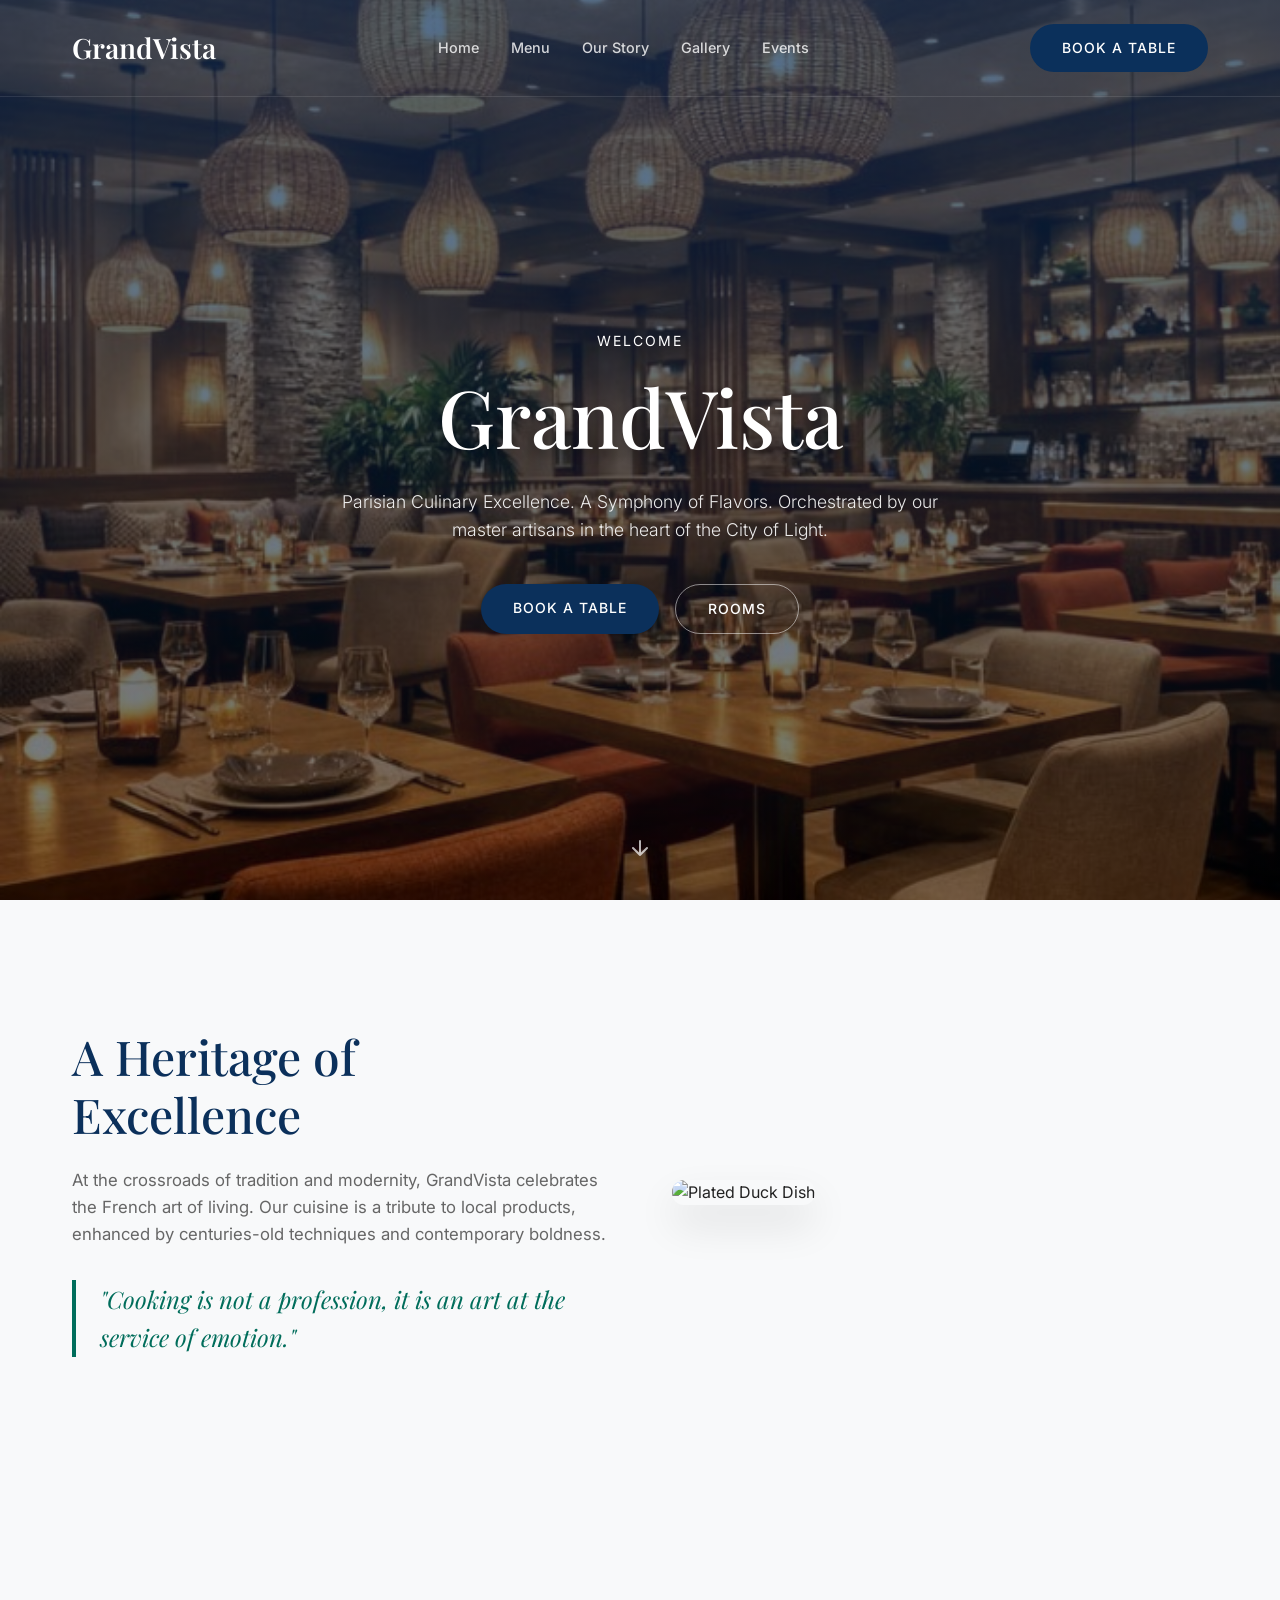
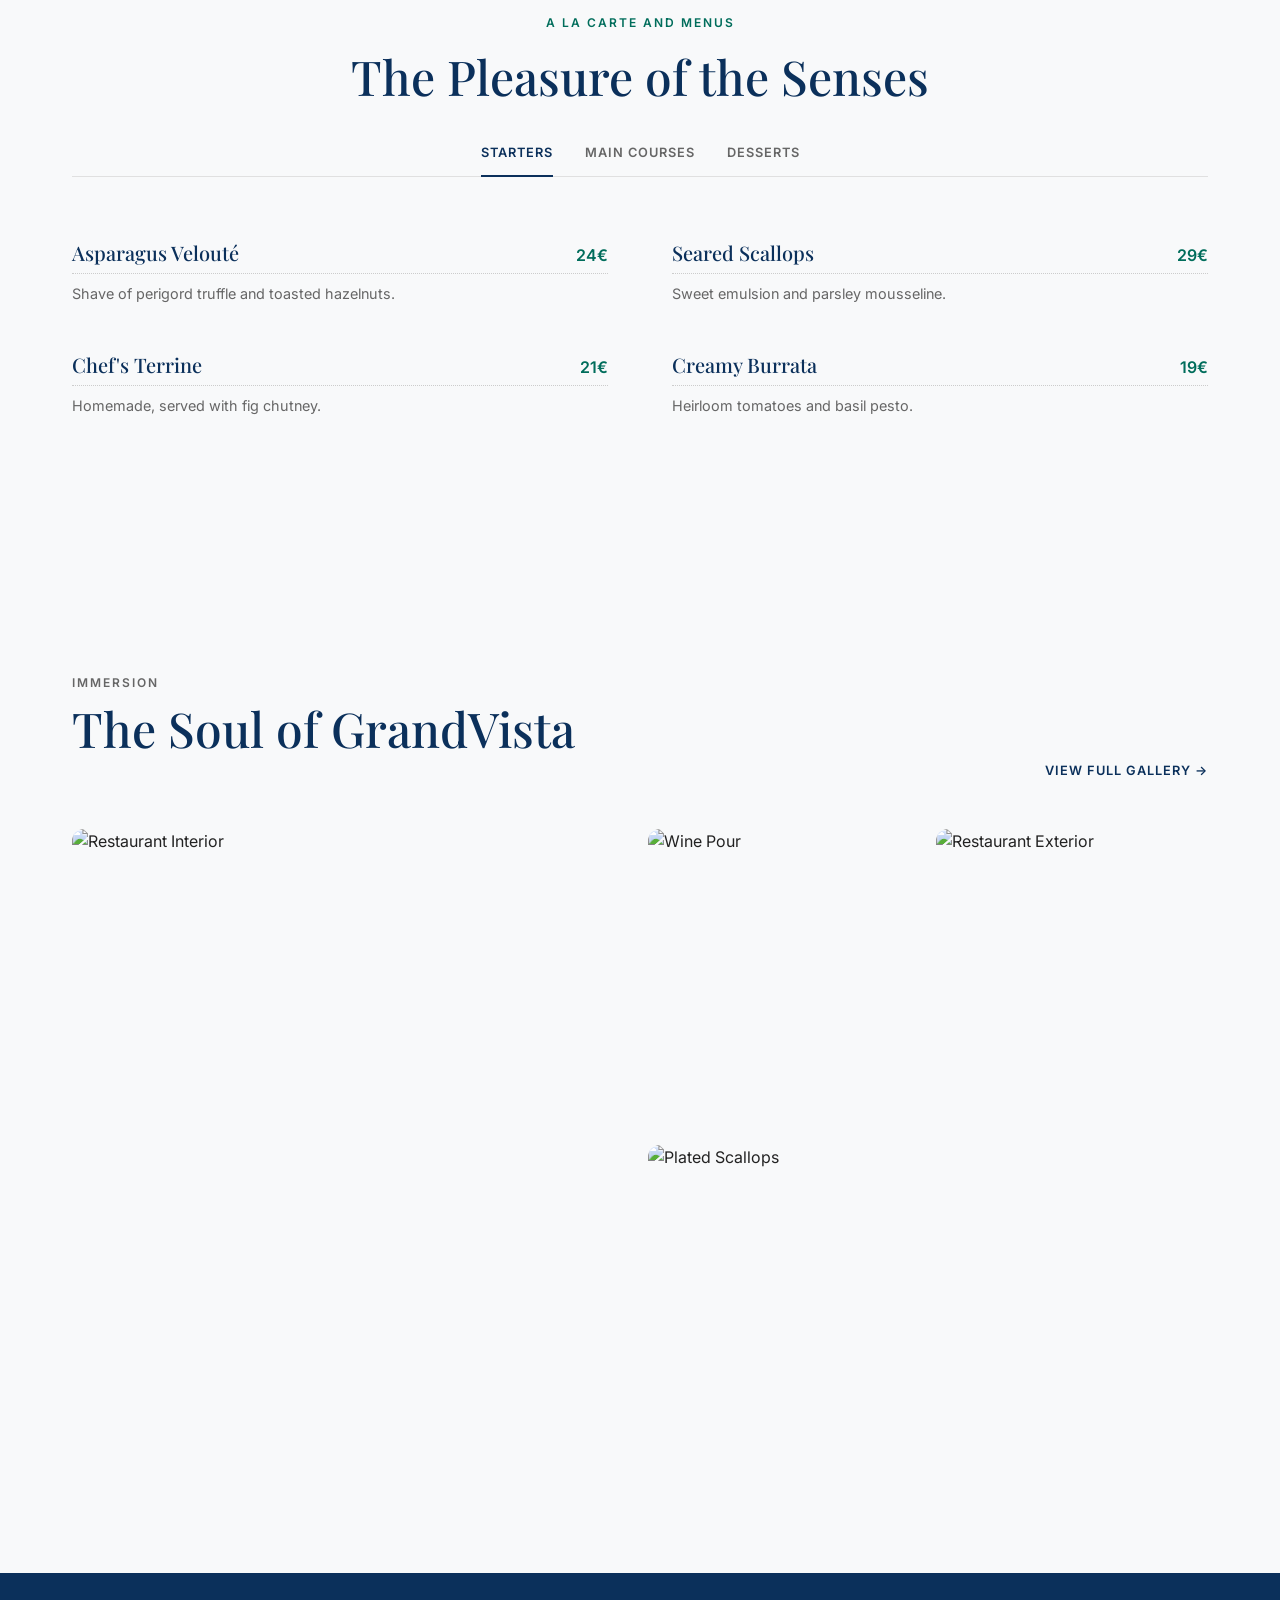
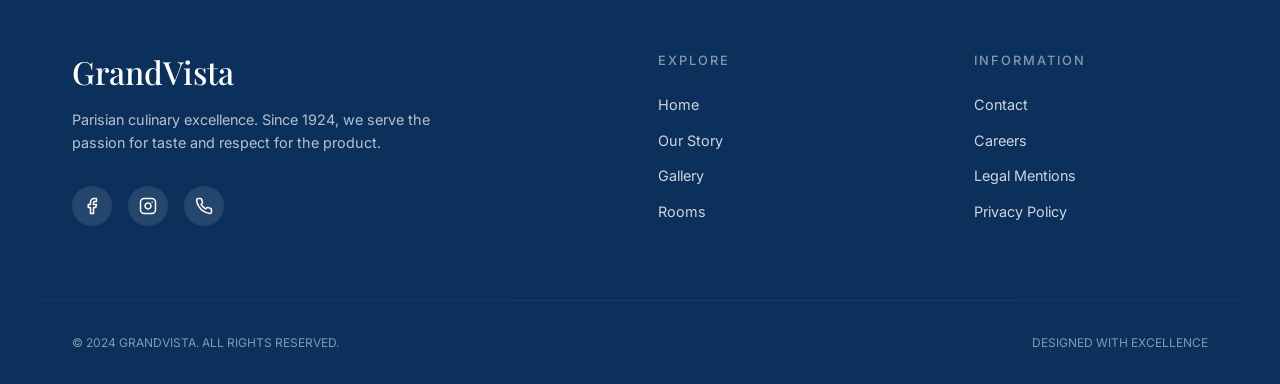
==== commit 5f219811: "Add files via upload" ====
--- a/restarant/index.html
+++ b/restarant/index.html
@@ -17,7 +17,7 @@
             <a href="#" class="logo">GrandVista</a>
             <nav class="main-nav">
                 <a href="index.html">Home</a>
-                <a href="rooms.html">Rooms</a>
+                <a href="menu.html">Menu</a>
                 <a href="story.html">Our Story</a>
                 <a href="gallery.html">Gallery</a>
                 <a href="events.html">Events</a>
--- a/restarant/style.css
+++ b/restarant/style.css
@@ -134,6 +134,15 @@
     background-color: var(--color-primary-light);
     transform: translateY(-2px);
     box-shadow: 0 4px 12px rgba(11, 48, 91, 0.2);
+}
+.btn-secondary {
+    background-color: #5c7499; /* muted grey/blue */
+    color: var(--color-white);
+}
+.btn-secondary:hover {
+    background-color: #4b6184;
+    transform: translateY(-2px);
+    box-shadow: 0 4px 12px rgba(92, 116, 153, 0.2);
 }
 
 .btn-outline {
@@ -770,11 +779,17 @@
     width: 100%;
 }
 
-.room-masonry-card img {
+.room-masonry-card .room-img-wrap {
     width: 100%;
     border-radius: 4px;
     margin-bottom: 1rem;
     box-shadow: 0 4px 15px rgba(0,0,0,0.05);
+    overflow: hidden;
+}
+.room-masonry-card .room-img-wrap img {
+    width: 100%;
+    display: block;
+    transition: transform 0.6s cubic-bezier(0.25, 1, 0.5, 1);
 }
 
 .room-card-header {
@@ -856,11 +871,18 @@
     align-items: center;
     margin-bottom: 5rem;
 }
-.double-row-hero img {
+.double-row-hero .room-img-wrap {
     width: 100%;
     border-radius: 12px;
     height: 500px;
+    overflow: hidden;
+}
+.double-row-hero .room-img-wrap img {
+    width: 100%;
+    height: 100%;
     object-fit: cover;
+    display: block;
+    transition: transform 0.6s cubic-bezier(0.25, 1, 0.5, 1);
 }
 .double-hero-info {
     display: flex;
@@ -899,11 +921,18 @@
     margin-bottom: 5rem;
     align-items: end;
 }
-.double-row-2 img {
+.double-row-2 .room-img-wrap {
     width: 100%;
     border-radius: 12px;
     margin-bottom: 1.5rem;
+    overflow: hidden;
+}
+.double-row-2 .room-img-wrap img {
+    width: 100%;
+    height: 100%;
     object-fit: cover;
+    display: block;
+    transition: transform 0.6s cubic-bezier(0.25, 1, 0.5, 1);
 }
 .img-landscape {
     height: 350px;
@@ -945,12 +974,19 @@
     gap: 2rem;
     margin-bottom: 5rem;
 }
-.double-row-3 img {
+.double-row-3 .room-img-wrap {
     width: 100%;
     height: 250px;
-    object-fit: cover;
     border-radius: 12px;
     margin-bottom: 1.5rem;
+    overflow: hidden;
+}
+.double-row-3 .room-img-wrap img {
+    width: 100%;
+    height: 100%;
+    object-fit: cover;
+    display: block;
+    transition: transform 0.6s cubic-bezier(0.25, 1, 0.5, 1);
 }
 
 .double-row-4 {
@@ -965,12 +1001,19 @@
     box-shadow: 0 4px 15px rgba(0,0,0,0.03);
     text-align: left;
 }
-.double-card-small img {
+.double-card-small .room-img-wrap {
     width: 100%;
     height: 150px;
+    border-radius: 8px;
+    margin-bottom: 1rem;
+    overflow: hidden;
+}
+.double-card-small .room-img-wrap img {
+    width: 100%;
+    height: 100%;
     object-fit: cover;
-    border-radius: 8px;
-    margin-bottom: 1rem;
+    display: block;
+    transition: transform 0.6s cubic-bezier(0.25, 1, 0.5, 1);
 }
 .double-card-small h4 {
     font-family: var(--font-heading);
@@ -1056,19 +1099,33 @@
     gap: 3rem;
     margin-bottom: 5rem;
 }
-.family-card-large img {
+.family-card-large .room-img-wrap {
     width: 100%;
     height: 400px;
-    object-fit: cover;
     border-radius: 16px;
     margin-bottom: 1.5rem;
-}
-.family-card-medium img {
+    overflow: hidden;
+}
+.family-card-large .room-img-wrap img {
+    width: 100%;
+    height: 100%;
+    object-fit: cover;
+    display: block;
+    transition: transform 0.6s cubic-bezier(0.25, 1, 0.5, 1);
+}
+.family-card-medium .room-img-wrap {
     width: 100%;
     height: 300px;
-    object-fit: cover;
     border-radius: 16px;
     margin-bottom: 1.5rem;
+    overflow: hidden;
+}
+.family-card-medium .room-img-wrap img {
+    width: 100%;
+    height: 100%;
+    object-fit: cover;
+    display: block;
+    transition: transform 0.6s cubic-bezier(0.25, 1, 0.5, 1);
 }
 .family-card-header {
     display: flex;
@@ -1103,12 +1160,19 @@
     gap: 2rem;
     margin-bottom: 5rem;
 }
-.family-card-side img {
+.family-card-side .room-img-wrap {
     width: 100%;
     height: 350px;
-    object-fit: cover;
     border-radius: 16px;
     margin-bottom: 1.5rem;
+    overflow: hidden;
+}
+.family-card-side .room-img-wrap img {
+    width: 100%;
+    height: 100%;
+    object-fit: cover;
+    display: block;
+    transition: transform 0.6s cubic-bezier(0.25, 1, 0.5, 1);
 }
 .family-grid-right {
     display: grid;
@@ -1152,10 +1216,17 @@
     overflow: hidden;
     box-shadow: 0 4px 20px rgba(0,0,0,0.03);
 }
-.family-card-wide img {
+.family-card-wide .room-img-wrap {
+    width: 100%;
+    height: 100%;
+    overflow: hidden;
+}
+.family-card-wide .room-img-wrap img {
     width: 100%;
     height: 100%;
     object-fit: cover;
+    display: block;
+    transition: transform 0.6s cubic-bezier(0.25, 1, 0.5, 1);
 }
 .wide-info {
     padding: 2rem;
@@ -1178,12 +1249,19 @@
     grid-template-columns: repeat(4, 1fr);
     gap: 1.5rem;
 }
-.family-card-small img {
+.family-card-small .room-img-wrap {
     width: 100%;
     height: 250px;
+    border-radius: 16px;
+    margin-bottom: 1rem;
+    overflow: hidden;
+}
+.family-card-small .room-img-wrap img {
+    width: 100%;
+    height: 100%;
     object-fit: cover;
-    border-radius: 16px;
-    margin-bottom: 1rem;
+    display: block;
+    transition: transform 0.6s cubic-bezier(0.25, 1, 0.5, 1);
 }
 .family-card-small h4 {
     font-family: var(--font-heading);
@@ -1519,3 +1597,409 @@
         grid-template-columns: 1fr;
     }
 }
+
+/* --- Global Room Hover Animations --- */
+.room-masonry-card:hover .room-img-wrap img,
+.double-row-hero:hover .room-img-wrap img,
+.double-card:hover .room-img-wrap img,
+.double-card-small:hover .room-img-wrap img,
+.family-card-large:hover .room-img-wrap img,
+.family-card-medium:hover .room-img-wrap img,
+.family-card-side:hover .room-img-wrap img,
+.family-card-wide:hover .room-img-wrap img,
+.family-card-small:hover .room-img-wrap img {
+    transform: scale(1.05);
+}
+
+/* --- Menu Page Styling --- */
+.menu-page-header {
+    padding: 12rem 0 4rem 0;
+    background-color: var(--color-white);
+}
+
+.menu-intro {
+    text-align: center;
+    max-width: 800px;
+    margin: 0 auto;
+}
+
+.menu-main-title {
+    font-family: var(--font-heading);
+    font-size: 4rem;
+    color: var(--color-primary);
+    margin-top: 0.5rem;
+    margin-bottom: 1.5rem;
+    font-weight: 500;
+}
+
+.menu-main-desc {
+    font-family: var(--font-body);
+    font-size: 1.05rem;
+    color: var(--color-text-light);
+    line-height: 1.8;
+    max-width: 700px;
+    margin: 0 auto;
+}
+
+.menu-section {
+    padding: 5rem 0;
+}
+
+.menu-section-header {
+    display: flex;
+    justify-content: space-between;
+    align-items: baseline;
+    border-bottom: 1px solid rgba(11, 48, 91, 0.1);
+    padding-bottom: 1rem;
+    margin-bottom: 3rem;
+}
+
+.menu-section-title {
+    font-family: var(--font-heading);
+    font-size: 2.5rem;
+    color: var(--color-primary);
+    margin: 0;
+}
+
+.menu-section-meta {
+    font-family: var(--font-body);
+    font-size: 0.85rem;
+    font-weight: 600;
+    color: var(--color-text-light);
+    letter-spacing: 1px;
+    text-transform: uppercase;
+}
+
+/* Grids */
+.menu-grid-4 {
+    display: grid;
+    grid-template-columns: repeat(4, 1fr);
+    gap: 2rem;
+}
+
+.menu-grid-3 {
+    display: grid;
+    grid-template-columns: repeat(3, 1fr);
+    gap: 2rem;
+}
+
+/* Cards */
+.menu-card {
+    display: flex;
+    flex-direction: column;
+    background: var(--color-white);
+    border: 1px solid #eaeaea;
+    border-radius: 12px;
+    overflow: hidden;
+    box-shadow: 0 4px 20px rgba(0, 0, 0, 0.02);
+    transition: var(--transition);
+    height: 100%;
+}
+
+.menu-card:hover {
+    transform: translateY(-5px);
+    box-shadow: 0 10px 30px rgba(11, 48, 91, 0.08);
+    border-color: rgba(11, 48, 91, 0.1);
+}
+
+.menu-card-img-wrap {
+    width: 100%;
+    height: 220px;
+    overflow: hidden;
+}
+
+.menu-card-img-wrap img {
+    width: 100%;
+    height: 100%;
+    object-fit: cover;
+    transition: var(--transition);
+}
+
+.menu-card:hover .menu-card-img-wrap img {
+    transform: scale(1.05);
+}
+
+.menu-card-body {
+    padding: 1.5rem;
+    display: flex;
+    flex-direction: column;
+    flex-grow: 1;
+}
+
+.menu-card-header {
+    display: flex;
+    justify-content: space-between;
+    align-items: baseline;
+    margin-bottom: 0.75rem;
+}
+
+.menu-card-title {
+    font-family: var(--font-heading);
+    font-size: 1.25rem;
+    color: var(--color-primary);
+    margin: 0;
+    font-weight: 500;
+}
+
+.menu-card-price {
+    font-family: var(--font-body);
+    font-size: 0.95rem;
+    font-weight: 600;
+    color: var(--color-secondary);
+}
+
+.menu-card-desc {
+    font-family: var(--font-body);
+    font-size: 0.85rem;
+    color: var(--color-text-light);
+    line-height: 1.6;
+    margin: 0;
+}
+
+/* Chef's Recommendation & Wine of the Day Banners */
+.menu-banner-dark {
+    display: grid;
+    grid-template-columns: 1.2fr 1fr;
+    background-color: var(--color-primary);
+    border-radius: 16px;
+    overflow: hidden;
+    color: var(--color-white);
+    box-shadow: 0 10px 30px rgba(11, 48, 91, 0.12);
+    margin-bottom: 4rem;
+}
+
+.menu-banner-content {
+    padding: 4rem;
+    display: flex;
+    flex-direction: column;
+    justify-content: center;
+}
+
+.menu-banner-subtitle {
+    font-family: var(--font-body);
+    font-size: 0.75rem;
+    letter-spacing: 2px;
+    text-transform: uppercase;
+    color: #a8c0e0;
+    margin-bottom: 1rem;
+    display: block;
+    font-weight: 600;
+}
+
+.menu-banner-title {
+    font-family: var(--font-heading);
+    font-size: 2.8rem;
+    margin-bottom: 1.8rem;
+    font-weight: 500;
+}
+
+.menu-banner-list {
+    margin-bottom: 2rem;
+    border-top: 1px solid rgba(255, 255, 255, 0.15);
+}
+
+.menu-banner-list-item {
+    display: flex;
+    justify-content: space-between;
+    padding: 1rem 0;
+    border-bottom: 1px solid rgba(255, 255, 255, 0.1);
+}
+
+.banner-item-label {
+    font-family: var(--font-body);
+    font-size: 0.75rem;
+    font-weight: 600;
+    color: #a8c0e0;
+    letter-spacing: 1px;
+}
+
+.banner-item-val {
+    font-family: var(--font-heading);
+    font-size: 1.1rem;
+    font-weight: 400;
+}
+
+.menu-banner-img-wrap {
+    width: 100%;
+    height: 100%;
+    min-height: 450px;
+    overflow: hidden;
+}
+
+.menu-banner-img-wrap img {
+    width: 100%;
+    height: 100%;
+    object-fit: cover;
+}
+
+/* Sweet Finishes Dessert Split */
+.menu-dessert-split {
+    display: grid;
+    grid-template-columns: 1fr 2fr;
+    gap: 4rem;
+}
+
+.menu-dessert-intro {
+    display: flex;
+    flex-direction: column;
+    justify-content: flex-start;
+}
+
+.menu-dessert-desc {
+    font-family: var(--font-body);
+    font-size: 0.95rem;
+    color: var(--color-text-light);
+    line-height: 1.7;
+    margin-bottom: 2rem;
+}
+
+.menu-dessert-note {
+    padding: 2rem;
+    background-color: #f0f4f8;
+    border-left: 4px solid var(--color-secondary);
+    border-radius: 0 12px 12px 0;
+}
+
+.menu-dessert-note-title {
+    font-family: var(--font-body);
+    font-size: 0.75rem;
+    font-weight: 600;
+    color: var(--color-secondary);
+    letter-spacing: 1.5px;
+    text-transform: uppercase;
+    margin-bottom: 0.5rem;
+    display: block;
+}
+
+.menu-dessert-note-text {
+    font-family: var(--font-heading);
+    font-style: italic;
+    font-size: 1.15rem;
+    color: var(--color-primary);
+    line-height: 1.6;
+    margin: 0;
+}
+
+/* Wine Card Upright Showcase */
+.wine-card {
+    display: flex;
+    flex-direction: column;
+    background: var(--color-white);
+    border: 1px solid #eaeaea;
+    border-radius: 12px;
+    overflow: hidden;
+    box-shadow: 0 4px 20px rgba(0, 0, 0, 0.02);
+    transition: var(--transition);
+    height: 100%;
+}
+
+.wine-card:hover {
+    transform: translateY(-5px);
+    box-shadow: 0 10px 30px rgba(11, 48, 91, 0.08);
+    border-color: rgba(11, 48, 91, 0.1);
+}
+
+.wine-card-img-wrap {
+    width: 100%;
+    height: 320px;
+    background-color: #f5f6f8;
+    display: flex;
+    align-items: center;
+    justify-content: center;
+    padding: 1.5rem;
+    overflow: hidden;
+}
+
+.wine-card-img-wrap img {
+    height: 100%;
+    width: auto;
+    object-fit: contain;
+    transition: var(--transition);
+}
+
+.wine-card:hover .wine-card-img-wrap img {
+    transform: scale(1.05);
+}
+
+/* Sommelier Selection banner specific padding adjustment if needed */
+.wine-info-box {
+    margin-top: 2rem;
+    padding-top: 1.5rem;
+    border-top: 1px solid rgba(255, 255, 255, 0.15);
+}
+
+.wine-info-title {
+    font-family: var(--font-body);
+    font-size: 0.75rem;
+    font-weight: 600;
+    color: #a8c0e0;
+    letter-spacing: 1.5px;
+    text-transform: uppercase;
+    margin-bottom: 0.5rem;
+    display: block;
+}
+
+.wine-info-desc {
+    font-family: var(--font-body);
+    font-size: 0.85rem;
+    line-height: 1.6;
+    margin: 0;
+    color: rgba(255, 255, 255, 0.8);
+}
+
+/* Responsive adjustments */
+@media (max-width: 992px) {
+    .menu-grid-4 {
+        grid-template-columns: repeat(2, 1fr);
+    }
+    
+    .menu-grid-3 {
+        grid-template-columns: repeat(2, 1fr);
+    }
+    
+    .menu-banner-dark {
+        grid-template-columns: 1fr;
+    }
+    
+    .menu-banner-content {
+        padding: 3rem;
+    }
+    
+    .menu-banner-img-wrap {
+        height: 350px;
+        min-height: 350px;
+    }
+    
+    .menu-dessert-split {
+        grid-template-columns: 1fr;
+        gap: 3rem;
+    }
+}
+
+@media (max-width: 768px) {
+    .menu-page-header {
+        padding: 10rem 0 3rem 0;
+    }
+    
+    .menu-main-title {
+        font-size: 3rem;
+    }
+    
+    .menu-grid-4, .menu-grid-3 {
+        grid-template-columns: 1fr;
+    }
+    
+    .menu-section-header {
+        flex-direction: column;
+        align-items: flex-start;
+        gap: 0.5rem;
+    }
+    
+    .menu-section-title {
+        font-size: 2rem;
+    }
+    
+    .menu-banner-title {
+        font-size: 2.2rem;
+    }
+}
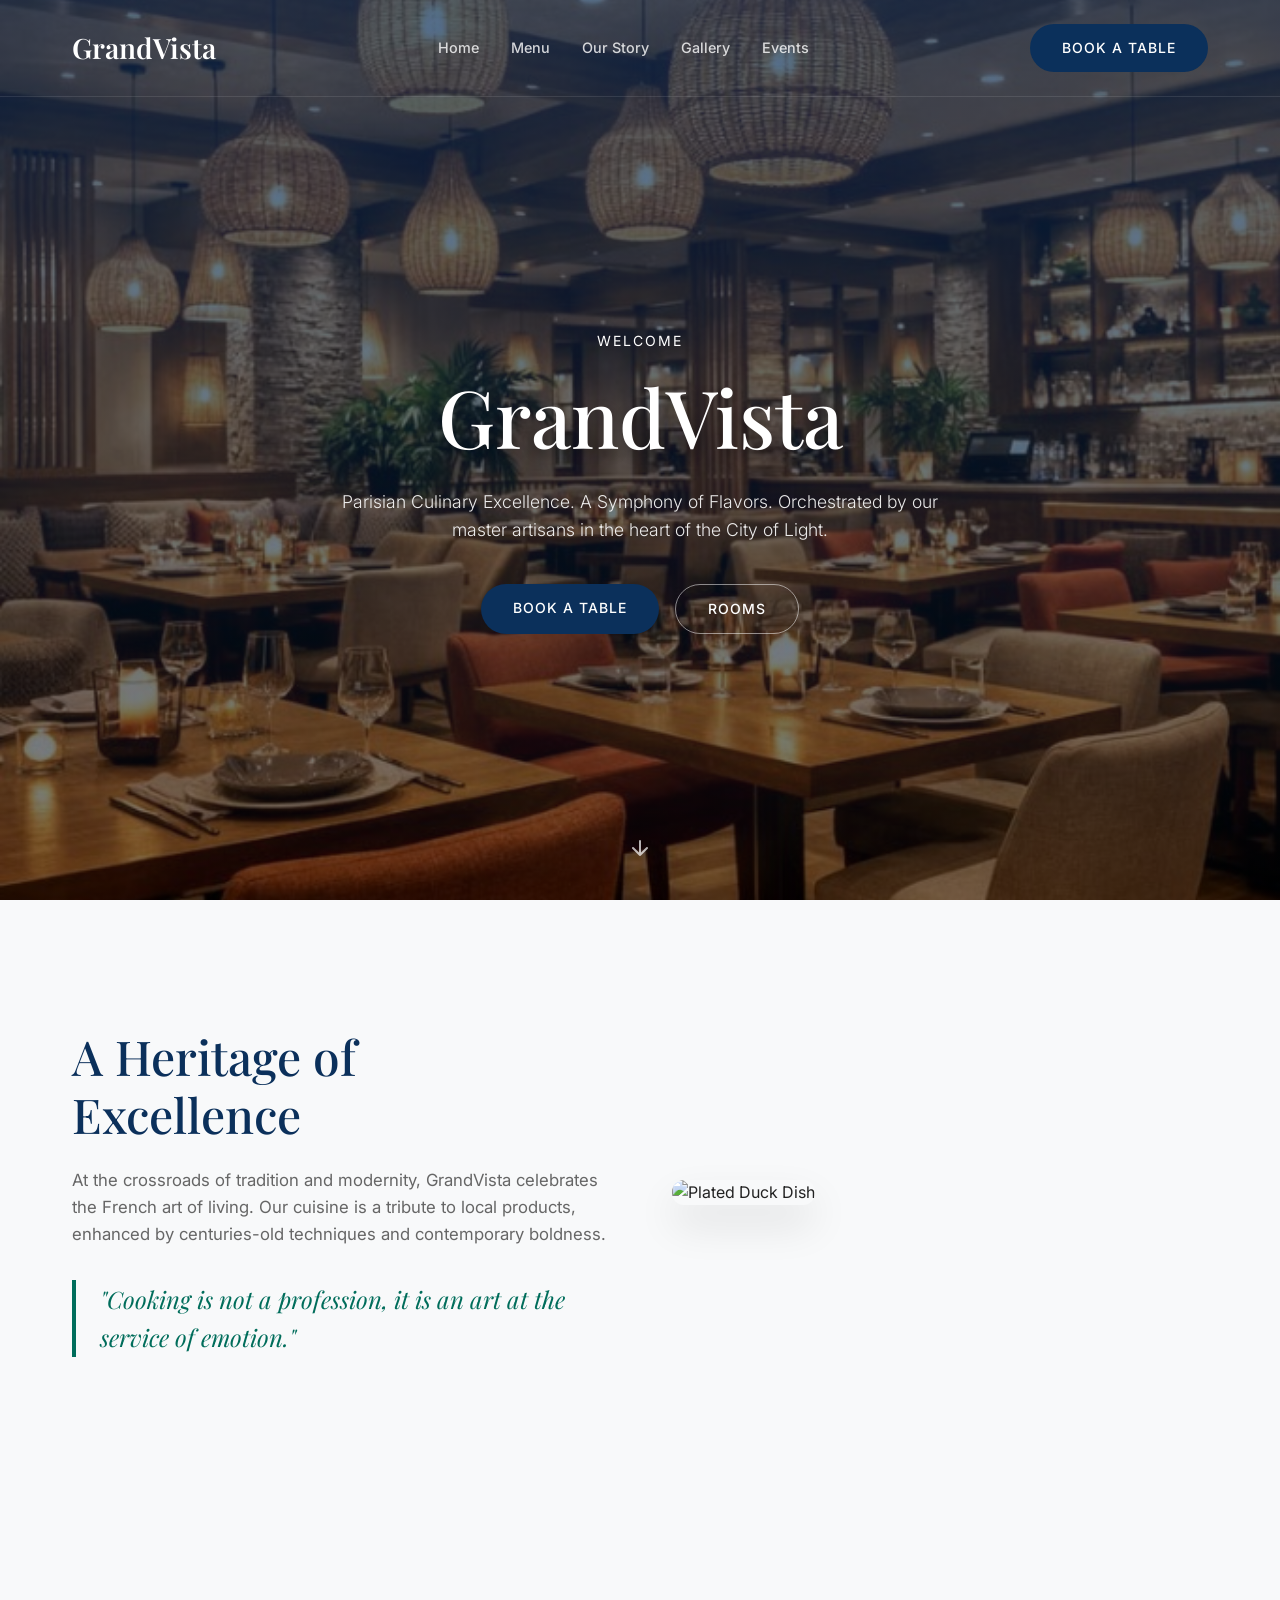
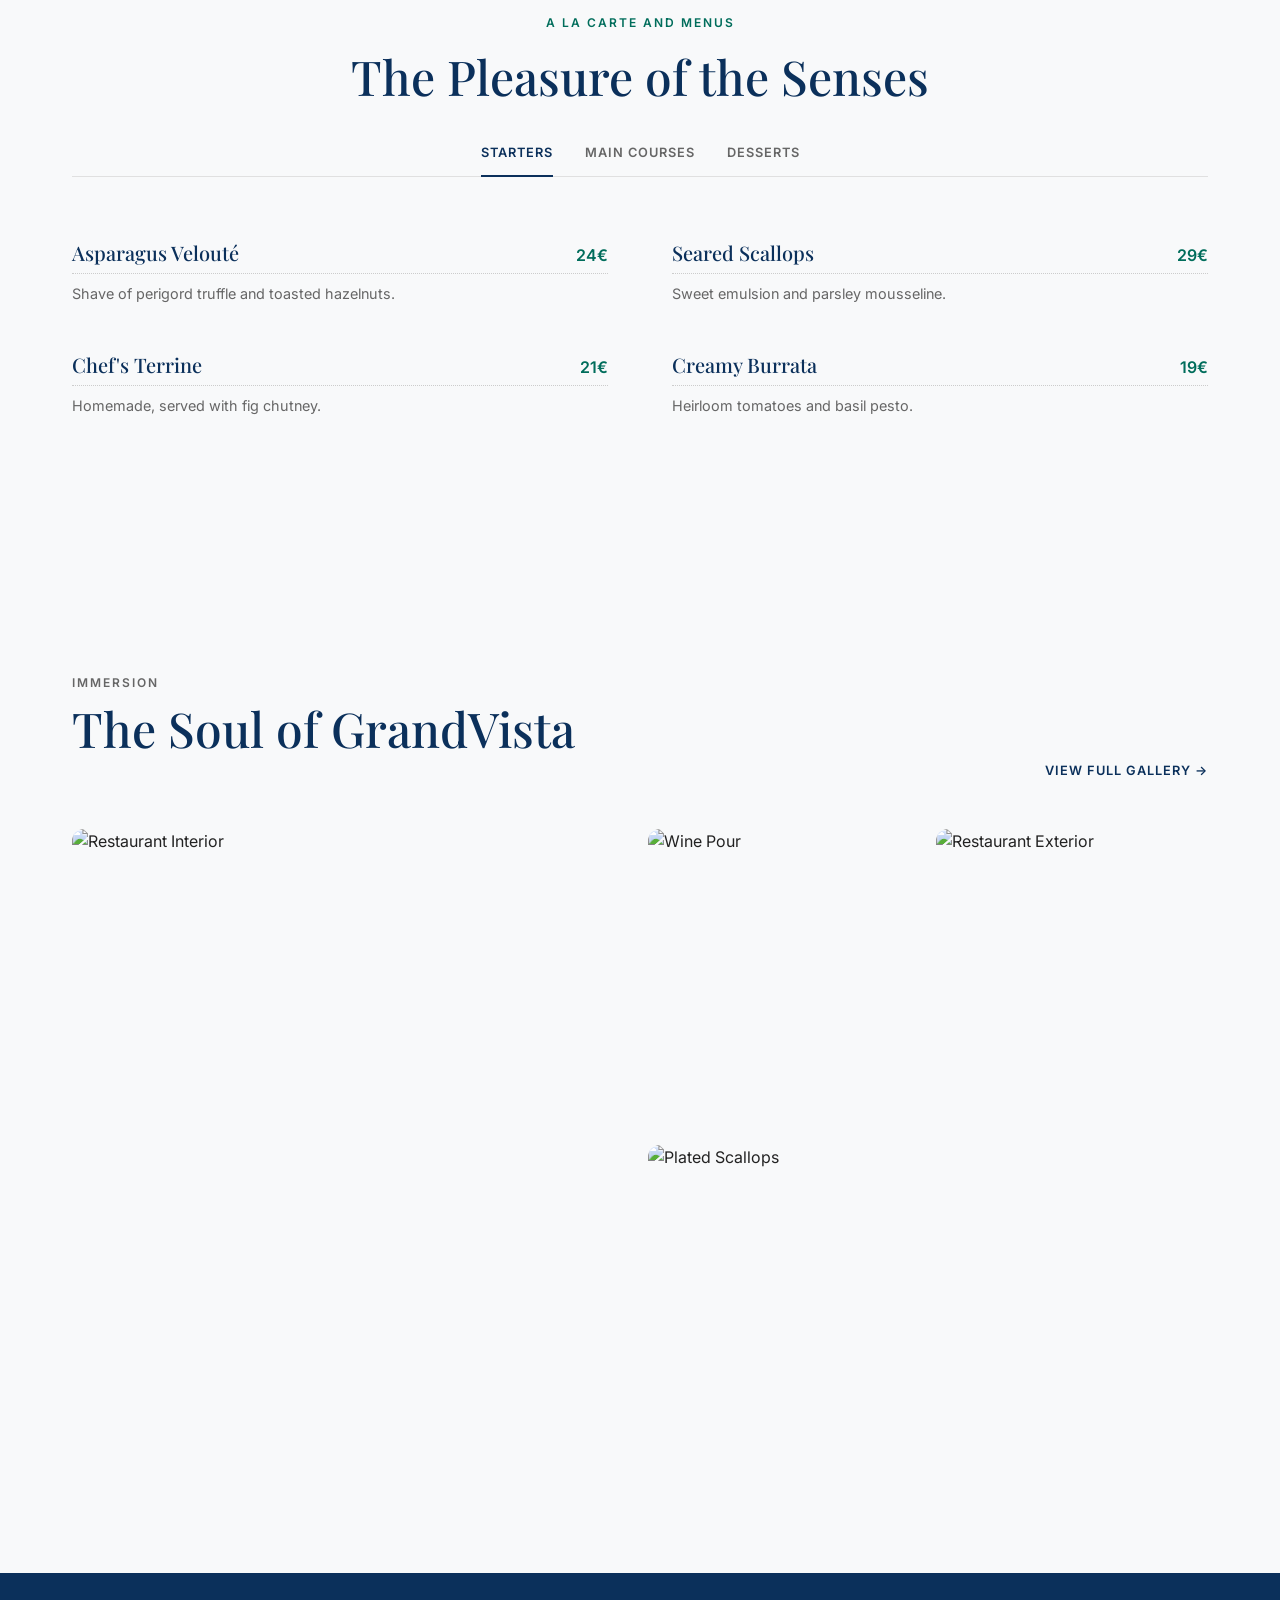
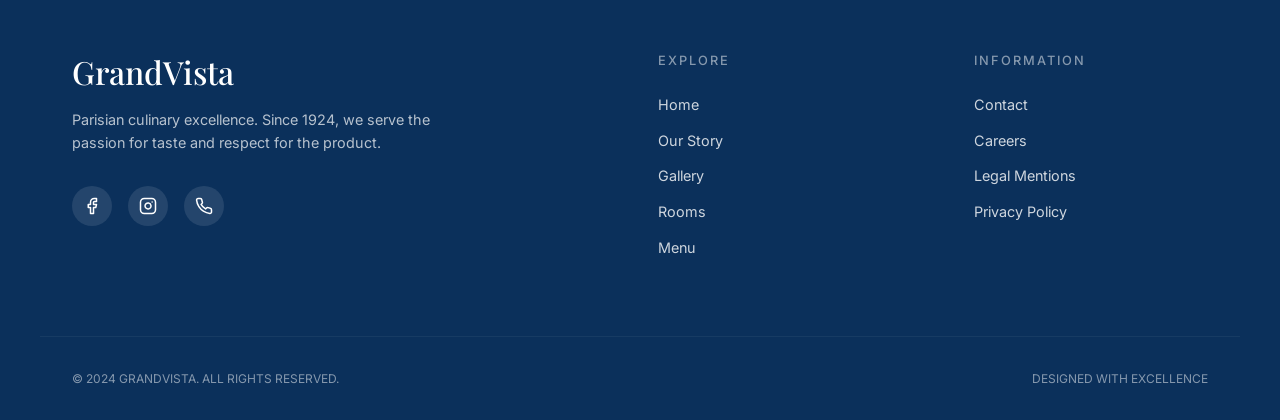
==== commit e76d0b9b: "Add files via upload" ====
--- a/restarant/index.html
+++ b/restarant/index.html
@@ -1,15 +1,20 @@
 <!DOCTYPE html>
 <html lang="en">
+
 <head>
     <meta charset="UTF-8">
     <meta name="viewport" content="width=device-width, initial-scale=1.0">
     <title>GrandVista - Parisian Culinary Excellence</title>
-    <meta name="description" content="GrandVista celebrates the French art of living with centuries-old techniques and contemporary boldness.">
+    <meta name="description"
+        content="GrandVista celebrates the French art of living with centuries-old techniques and contemporary boldness.">
     <link rel="preconnect" href="https://fonts.googleapis.com">
     <link rel="preconnect" href="https://fonts.gstatic.com" crossorigin>
-    <link href="https://fonts.googleapis.com/css2?family=Inter:wght@300;400;500;600&family=Playfair+Display:ital,wght@0,400;0,500;0,600;0,700;1,400;1,500&display=swap" rel="stylesheet">
+    <link
+        href="https://fonts.googleapis.com/css2?family=Inter:wght@300;400;500;600&family=Playfair+Display:ital,wght@0,400;0,500;0,600;0,700;1,400;1,500&display=swap"
+        rel="stylesheet">
     <link rel="stylesheet" href="style.css">
 </head>
+
 <body>
     <!-- Header -->
     <header class="header">
@@ -32,14 +37,18 @@
         <div class="container hero-content">
             <span class="subtitle">WELCOME</span>
             <h1 class="hero-title">GrandVista</h1>
-            <p class="hero-desc">Parisian Culinary Excellence. A Symphony of Flavors. Orchestrated by our master artisans in the heart of the City of Light.</p>
+            <p class="hero-desc">Parisian Culinary Excellence. A Symphony of Flavors. Orchestrated by our master
+                artisans in the heart of the City of Light.</p>
             <div class="hero-buttons">
                 <a href="reservation.html" class="btn btn-primary">BOOK A TABLE</a>
                 <a href="rooms.html" class="btn btn-outline">ROOMS</a>
             </div>
         </div>
         <div class="scroll-indicator">
-            <svg width="24" height="24" viewBox="0 0 24 24" fill="none" stroke="currentColor" stroke-width="2" stroke-linecap="round" stroke-linejoin="round"><path d="M12 5v14M19 12l-7 7-7-7"/></svg>
+            <svg width="24" height="24" viewBox="0 0 24 24" fill="none" stroke="currentColor" stroke-width="2"
+                stroke-linecap="round" stroke-linejoin="round">
+                <path d="M12 5v14M19 12l-7 7-7-7" />
+            </svg>
         </div>
     </section>
 
@@ -48,13 +57,16 @@
         <div class="container about-container">
             <div class="about-text">
                 <h2 class="section-title">A Heritage of<br>Excellence</h2>
-                <p>At the crossroads of tradition and modernity, GrandVista celebrates the French art of living. Our cuisine is a tribute to local products, enhanced by centuries-old techniques and contemporary boldness.</p>
+                <p>At the crossroads of tradition and modernity, GrandVista celebrates the French art of living. Our
+                    cuisine is a tribute to local products, enhanced by centuries-old techniques and contemporary
+                    boldness.</p>
                 <blockquote class="about-quote">
                     "Cooking is not a profession, it is an art at the service of emotion."
                 </blockquote>
             </div>
             <div class="about-image">
-                <img src="https://images.unsplash.com/photo-1544025162-d76694265947?q=80&w=2069&auto=format&fit=crop" alt="Plated Duck Dish">
+                <img src="https://images.unsplash.com/photo-1544025162-d76694265947?q=80&w=2069&auto=format&fit=crop"
+                    alt="Plated Duck Dish">
             </div>
         </div>
     </section>
@@ -66,7 +78,7 @@
                 <span class="subtitle-green">A LA CARTE AND MENUS</span>
                 <h2 class="section-title-center">The Pleasure of the Senses</h2>
             </div>
-            
+
             <div class="menu-tabs">
                 <button class="tab-btn active" data-target="starters">STARTERS</button>
                 <button class="tab-btn" data-target="mains">MAIN COURSES</button>
@@ -121,19 +133,23 @@
                 </div>
                 <a href="#" class="view-all">VIEW FULL GALLERY &rarr;</a>
             </div>
-            
+
             <div class="gallery-grid">
                 <div class="gallery-item item-main">
-                    <img src="https://images.unsplash.com/photo-1514933651103-005eec06c04b?q=80&w=1934&auto=format&fit=crop" alt="Restaurant Interior">
+                    <img src="https://images.unsplash.com/photo-1514933651103-005eec06c04b?q=80&w=1934&auto=format&fit=crop"
+                        alt="Restaurant Interior">
                 </div>
                 <div class="gallery-item item-top-right-1">
-                    <img src="https://images.unsplash.com/photo-1506377247377-2a5b3b417ebb?q=80&w=2070&auto=format&fit=crop" alt="Wine Pour">
+                    <img src="https://images.unsplash.com/photo-1506377247377-2a5b3b417ebb?q=80&w=2070&auto=format&fit=crop"
+                        alt="Wine Pour">
                 </div>
                 <div class="gallery-item item-top-right-2">
-                    <img src="https://images.unsplash.com/photo-1555396273-367ea4eb4db5?q=80&w=1974&auto=format&fit=crop" alt="Restaurant Exterior">
+                    <img src="https://images.unsplash.com/photo-1555396273-367ea4eb4db5?q=80&w=1974&auto=format&fit=crop"
+                        alt="Restaurant Exterior">
                 </div>
                 <div class="gallery-item item-bottom-right">
-                    <img src="https://images.unsplash.com/photo-1550966871-3ed3cdb5ed0c?q=80&w=2070&auto=format&fit=crop" alt="Plated Scallops">
+                    <img src="https://images.unsplash.com/photo-1550966871-3ed3cdb5ed0c?q=80&w=2070&auto=format&fit=crop"
+                        alt="Plated Scallops">
                 </div>
             </div>
         </div>
@@ -144,14 +160,28 @@
         <div class="container footer-container">
             <div class="footer-brand">
                 <h3 class="footer-logo">GrandVista</h3>
-                <p>Parisian culinary excellence. Since 1924, we serve the passion for taste and respect for the product.</p>
+                <p>Parisian culinary excellence. Since 1924, we serve the passion for taste and respect for the product.
+                </p>
                 <div class="social-icons">
-                    <a href="#"><svg viewBox="0 0 24 24" fill="none" stroke="currentColor" stroke-width="2" stroke-linecap="round" stroke-linejoin="round"><path d="M18 2h-3a5 5 0 0 0-5 5v3H7v4h3v8h4v-8h3l1-4h-4V7a1 1 0 0 1 1-1h3z"></path></svg></a>
-                    <a href="#"><svg viewBox="0 0 24 24" fill="none" stroke="currentColor" stroke-width="2" stroke-linecap="round" stroke-linejoin="round"><rect x="2" y="2" width="20" height="20" rx="5" ry="5"></rect><path d="M16 11.37A4 4 0 1 1 12.63 8 4 4 0 0 1 16 11.37z"></path><line x1="17.5" y1="6.5" x2="17.51" y2="6.5"></line></svg></a>
-                    <a href="#"><svg viewBox="0 0 24 24" fill="none" stroke="currentColor" stroke-width="2" stroke-linecap="round" stroke-linejoin="round"><path d="M22 16.92v3a2 2 0 0 1-2.18 2 19.79 19.79 0 0 1-8.63-3.07 19.5 19.5 0 0 1-6-6 19.79 19.79 0 0 1-3.07-8.67A2 2 0 0 1 4.11 2h3a2 2 0 0 1 2 1.72 12.84 12.84 0 0 0 .7 2.81 2 2 0 0 1-.45 2.11L8.09 9.91a16 16 0 0 0 6 6l1.27-1.27a2 2 0 0 1 2.11-.45 12.84 12.84 0 0 0 2.81.7A2 2 0 0 1 22 16.92z"></path></svg></a>
-                </div>
-            </div>
-            
+                    <a href="#"><svg viewBox="0 0 24 24" fill="none" stroke="currentColor" stroke-width="2"
+                            stroke-linecap="round" stroke-linejoin="round">
+                            <path d="M18 2h-3a5 5 0 0 0-5 5v3H7v4h3v8h4v-8h3l1-4h-4V7a1 1 0 0 1 1-1h3z"></path>
+                        </svg></a>
+                    <a href="#"><svg viewBox="0 0 24 24" fill="none" stroke="currentColor" stroke-width="2"
+                            stroke-linecap="round" stroke-linejoin="round">
+                            <rect x="2" y="2" width="20" height="20" rx="5" ry="5"></rect>
+                            <path d="M16 11.37A4 4 0 1 1 12.63 8 4 4 0 0 1 16 11.37z"></path>
+                            <line x1="17.5" y1="6.5" x2="17.51" y2="6.5"></line>
+                        </svg></a>
+                    <a href="#"><svg viewBox="0 0 24 24" fill="none" stroke="currentColor" stroke-width="2"
+                            stroke-linecap="round" stroke-linejoin="round">
+                            <path
+                                d="M22 16.92v3a2 2 0 0 1-2.18 2 19.79 19.79 0 0 1-8.63-3.07 19.5 19.5 0 0 1-6-6 19.79 19.79 0 0 1-3.07-8.67A2 2 0 0 1 4.11 2h3a2 2 0 0 1 2 1.72 12.84 12.84 0 0 0 .7 2.81 2 2 0 0 1-.45 2.11L8.09 9.91a16 16 0 0 0 6 6l1.27-1.27a2 2 0 0 1 2.11-.45 12.84 12.84 0 0 0 2.81.7A2 2 0 0 1 22 16.92z">
+                            </path>
+                        </svg></a>
+                </div>
+            </div>
+
             <div class="footer-links">
                 <div class="link-group">
                     <h4>EXPLORE</h4>
@@ -159,6 +189,7 @@
                     <a href="story.html">Our Story</a>
                     <a href="gallery.html">Gallery</a>
                     <a href="rooms.html">Rooms</a>
+                    <a href="menu.html">Menu</a>
                 </div>
                 <div class="link-group">
                     <h4>INFORMATION</h4>
@@ -177,4 +208,5 @@
 
     <script src="script.js"></script>
 </body>
-</html>
+
+</html>
